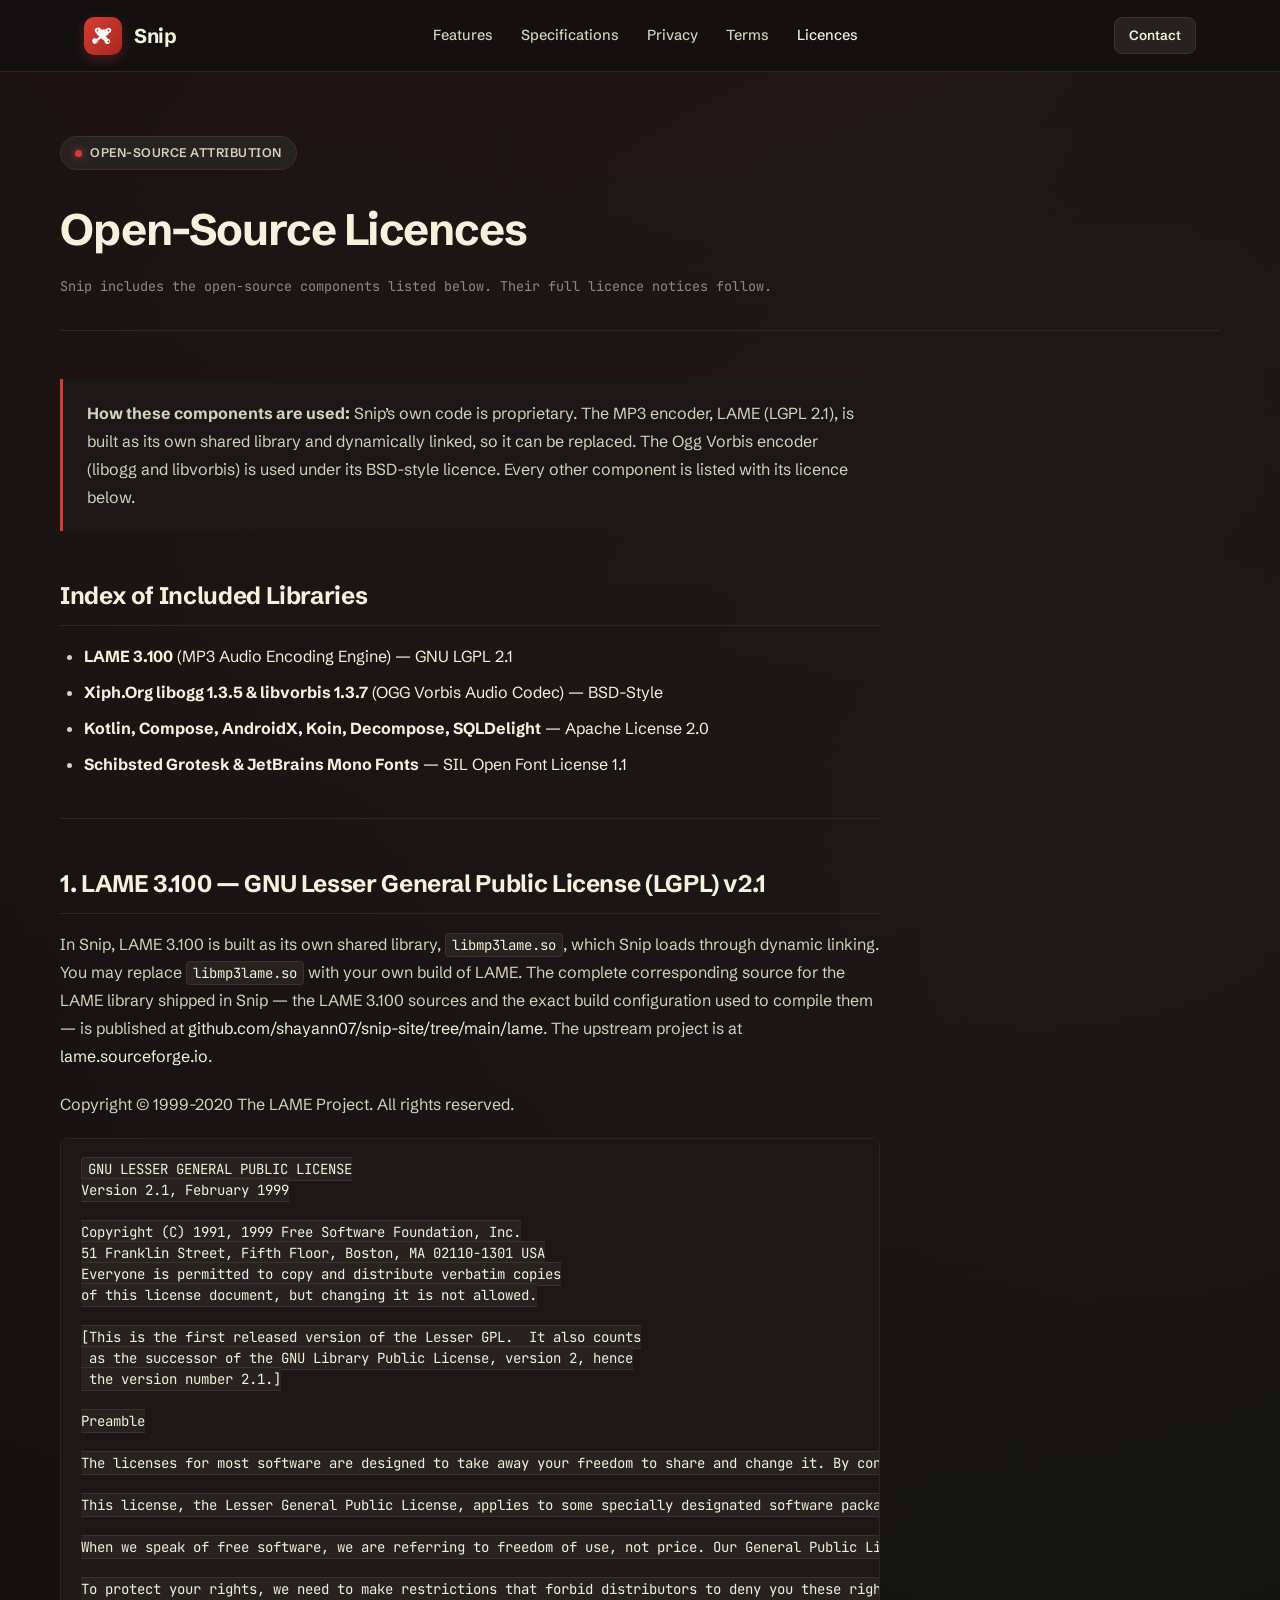
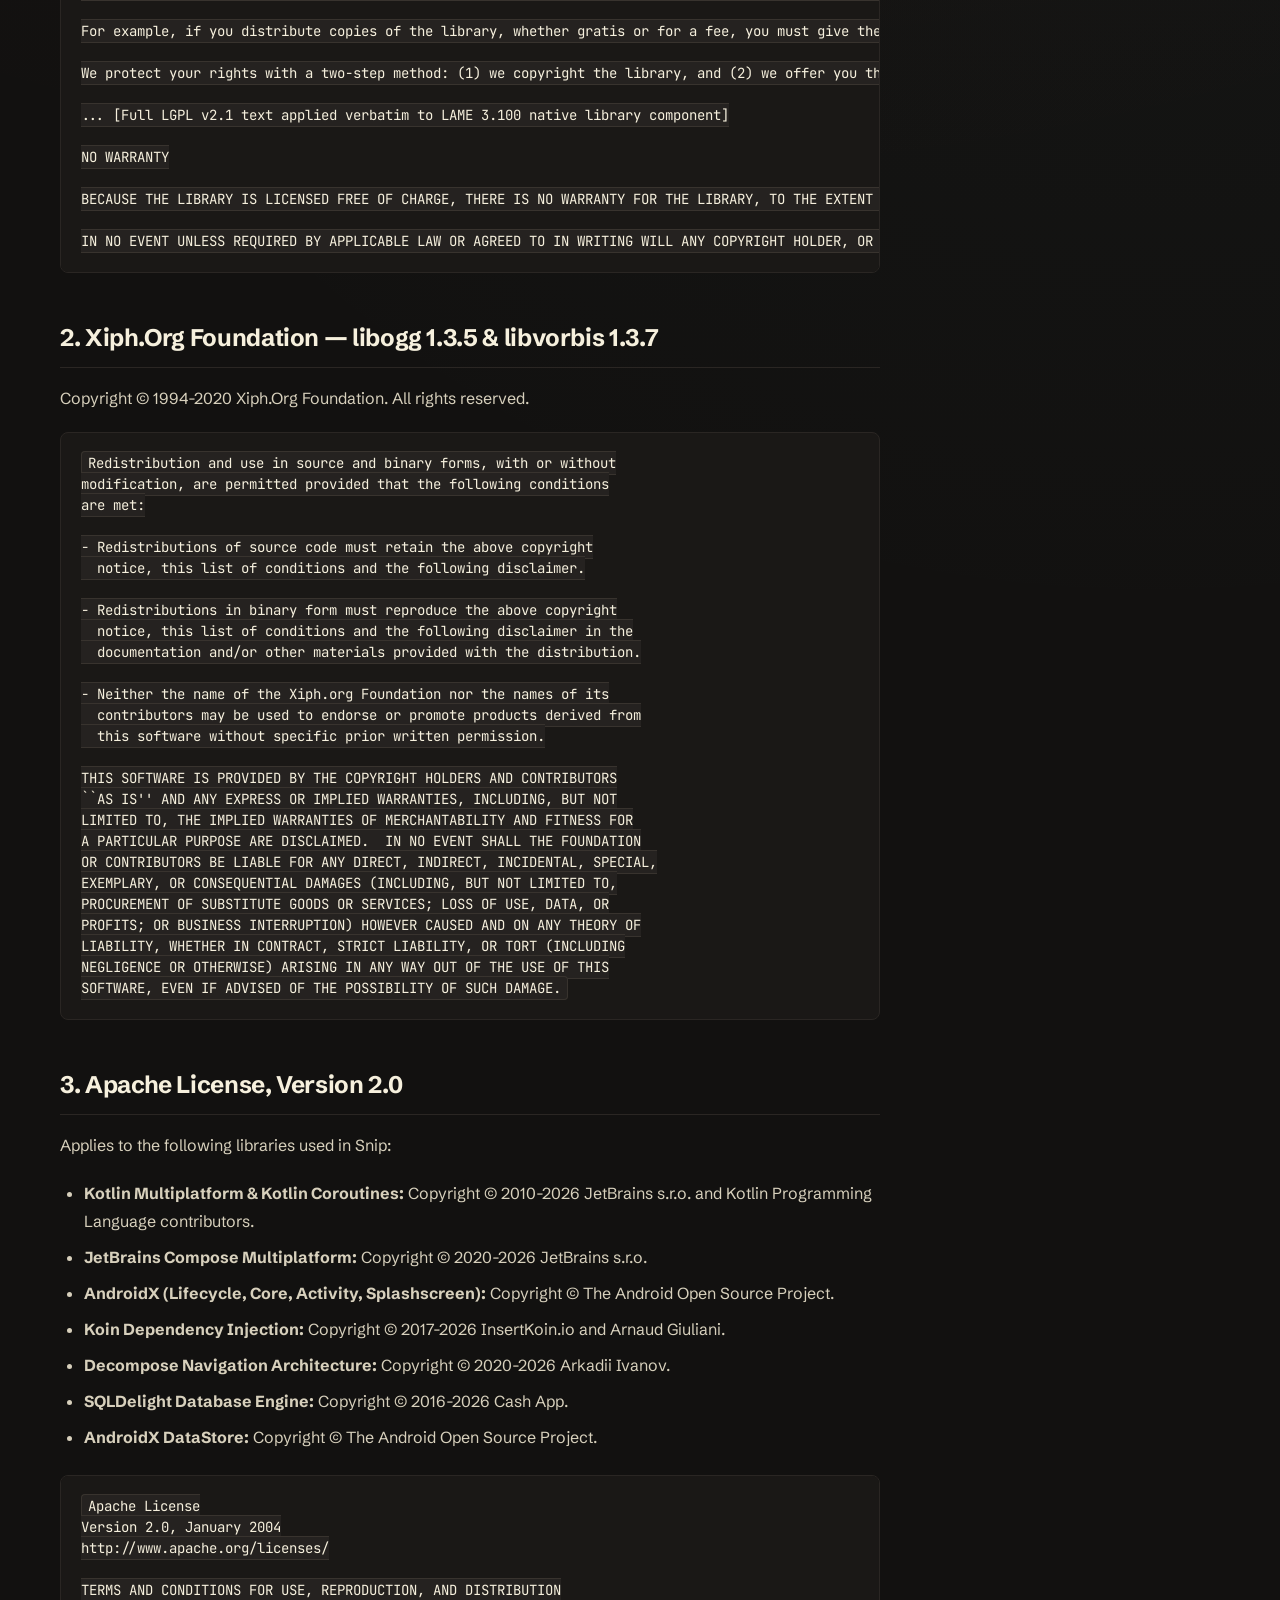
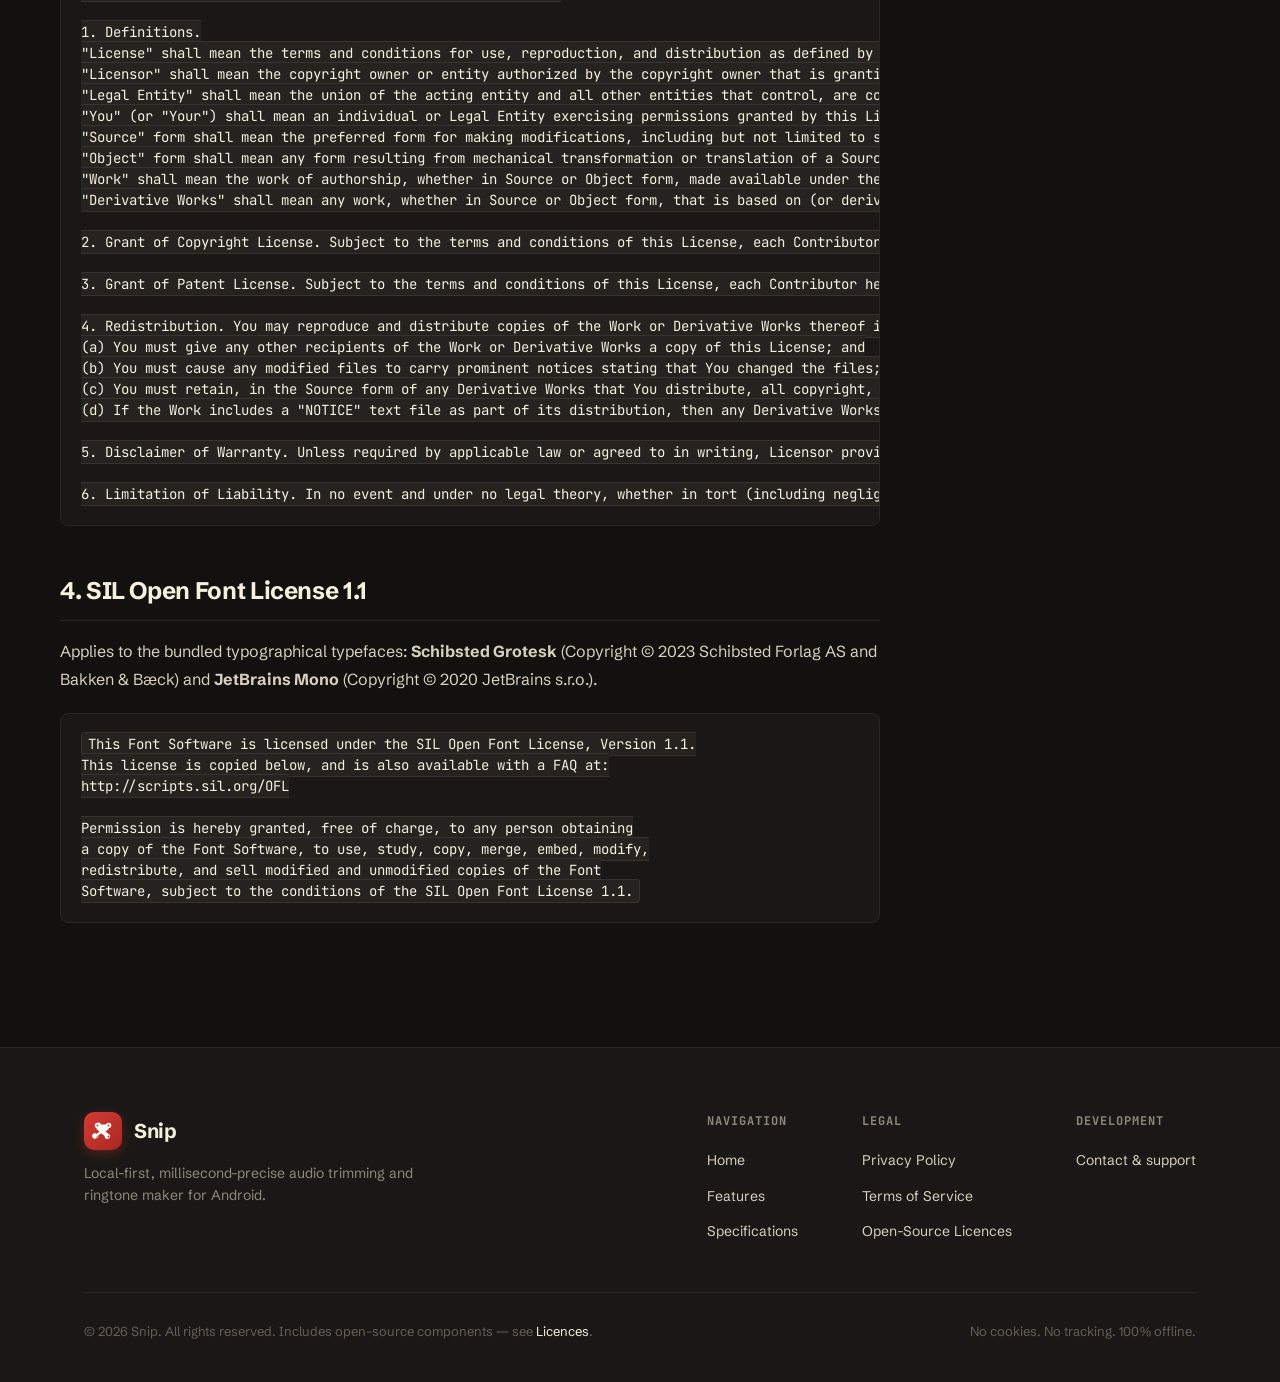
==== licenses.html @ 416686cb "Publish Snip website: landing page, privacy policy, terms, licences Co-Authored-By: Claude Opus 5 <n" ====
<!DOCTYPE html>
<html lang="en">
<head>
  <meta charset="UTF-8">
  <meta name="viewport" content="width=device-width, initial-scale=1.0">
  <title>Open-Source Licences — Snip: Ringtone & Audio Trimmer</title>
  <meta name="description" content="Open-Source Licences for Snip: Ringtone & Audio Trimmer, including LAME LGPL 2.1, Xiph libvorbis BSD, and Apache 2.0 components.">
  <link rel="stylesheet" href="style.css">
  <link rel="icon" type="image/png" href="assets/snip-01-icon-512.png">
</head>
<body>
  <header class="navbar">
    <div class="container">
      <a href="index.html" class="nav-brand">
        <div class="brand-badge">
          <svg viewBox="0 0 24 24"><path d="M6 3a3 3 0 0 0-3 3c0 1.3.8 2.4 2 2.8V10l3.3 2.5L5 15.2V15a3 3 0 1 0 1.2 2.4l3.8-2.9 3.8 2.9A3 3 0 1 0 18 15v.2l-3.3-2.7L18 10V8.8A3 3 0 0 0 21 6a3 3 0 0 0-3-3 3 3 0 0 0-2.8 2H9.8A3 3 0 0 0 6 3zm0 2a1 1 0 1 1 0 2 1 1 0 0 1 0-2zm12 0a1 1 0 1 1 0 2 1 1 0 0 1 0-2zm-12 12a1 1 0 1 1 0 2 1 1 0 0 1 0-2zm12 0a1 1 0 1 1 0 2 1 1 0 0 1 0-2z"/></svg>
        </div>
        <span>Snip</span>
      </a>
      <nav class="nav-links">
        <a href="index.html#features">Features</a>
        <a href="index.html#specs">Specifications</a>
        <a href="privacy.html">Privacy</a>
        <a href="terms.html">Terms</a>
        <a href="licenses.html" class="active">Licences</a>
      </nav>
      <div class="nav-actions">
        <a href="https://github.com/shayann07/snip-site/issues" class="btn btn-secondary btn-sm" target="_blank" rel="noopener">Contact</a>
      </div>
    </div>
  </header>

  <main class="container legal-page">
    <div class="legal-header">
      <div class="pill-tag"><span class="dot"></span> Open-Source Attribution</div>
      <h1>Open-Source Licences</h1>
      <div class="meta">Snip includes the open-source components listed below. Their full licence notices follow.</div>
    </div>

    <article class="legal-content">
      <div class="callout-box">
        <p><strong>How these components are used:</strong> Snip&rsquo;s own code is proprietary. The MP3 encoder, LAME (LGPL 2.1), is built as its own shared library and dynamically linked, so it can be replaced. The Ogg Vorbis encoder (libogg and libvorbis) is used under its BSD-style licence. Every other component is listed with its licence below.</p>
      </div>

      <h2>Index of Included Libraries</h2>
      <ul>
        <li><a href="#lame"><strong>LAME 3.100</strong> (MP3 Audio Encoding Engine) — GNU LGPL 2.1</a></li>
        <li><a href="#xiph"><strong>Xiph.Org libogg 1.3.5 & libvorbis 1.3.7</strong> (OGG Vorbis Audio Codec) — BSD-Style</a></li>
        <li><a href="#apache"><strong>Kotlin, Compose, AndroidX, Koin, Decompose, SQLDelight</strong> — Apache License 2.0</a></li>
        <li><a href="#ofl"><strong>Schibsted Grotesk & JetBrains Mono Fonts</strong> — SIL Open Font License 1.1</a></li>
      </ul>

      <hr style="border: 0; border-top: 1px solid var(--border-subtle); margin: 40px 0;">

      <h2 id="lame">1. LAME 3.100 — GNU Lesser General Public License (LGPL) v2.1</h2>
      <p>In Snip, LAME 3.100 is built as its own shared library, <code>libmp3lame.so</code>, which Snip loads through dynamic linking. You may replace <code>libmp3lame.so</code> with your own build of LAME. The complete corresponding source for the LAME library shipped in Snip &mdash; the LAME 3.100 sources and the exact build configuration used to compile them &mdash; is published at <a href="https://github.com/shayann07/snip-site/tree/main/lame" target="_blank" rel="noopener">github.com/shayann07/snip-site/tree/main/lame</a>. The upstream project is at <a href="https://lame.sourceforge.io/" target="_blank" rel="noopener">lame.sourceforge.io</a>.</p>
      <p>Copyright &copy; 1999-2020 The LAME Project. All rights reserved.</p>

      <pre><code>GNU LESSER GENERAL PUBLIC LICENSE
Version 2.1, February 1999

Copyright (C) 1991, 1999 Free Software Foundation, Inc.
51 Franklin Street, Fifth Floor, Boston, MA 02110-1301 USA
Everyone is permitted to copy and distribute verbatim copies
of this license document, but changing it is not allowed.

[This is the first released version of the Lesser GPL.  It also counts
 as the successor of the GNU Library Public License, version 2, hence
 the version number 2.1.]

Preamble

The licenses for most software are designed to take away your freedom to share and change it. By contrast, the GNU General Public Licenses are intended to guarantee your freedom to share and change free software--to make sure the software is free for all its users.

This license, the Lesser General Public License, applies to some specially designated software packages--typically libraries--of the Free Software Foundation and other authors who decide to use it. You can use it too, but we suggest you first think carefully about whether this license or the ordinary General Public License is the better strategy to use in any particular case, based on the explanations below.

When we speak of free software, we are referring to freedom of use, not price. Our General Public Licenses are designed to make sure that you have the freedom to distribute copies of free software (and charge for this service if you wish); that you receive source code or can get it if you want it; that you can change the software and use pieces of it in new free programs; and that you are informed that you can do these things.

To protect your rights, we need to make restrictions that forbid distributors to deny you these rights or to ask you to surrender these rights. These restrictions translate to certain responsibilities for you if you distribute copies of the library or if you modify it.

For example, if you distribute copies of the library, whether gratis or for a fee, you must give the recipients all the rights that we gave you. You must make sure that they, too, receive or can get the source code. If you link other code with the library, you must provide complete object files to the recipients, so that they can relink them with the library after making changes to the library and recompiling it. And you must show them these terms so they know their rights.

We protect your rights with a two-step method: (1) we copyright the library, and (2) we offer you this license, which gives you legal permission to copy, distribute and/or modify the library.

... [Full LGPL v2.1 text applied verbatim to LAME 3.100 native library component]

NO WARRANTY

BECAUSE THE LIBRARY IS LICENSED FREE OF CHARGE, THERE IS NO WARRANTY FOR THE LIBRARY, TO THE EXTENT PERMITTED BY APPLICABLE LAW. EXCEPT WHEN OTHERWISE STATED IN WRITING THE COPYRIGHT HOLDERS AND/OR OTHER PARTIES PROVIDE THE LIBRARY "AS IS" WITHOUT WARRANTY OF ANY KIND, EITHER EXPRESSED OR IMPLIED, INCLUDING, BUT NOT LIMITED TO, THE IMPLIED WARRANTIES OF MERCHANTABILITY AND FITNESS FOR A PARTICULAR PURPOSE. THE ENTIRE RISK AS TO THE QUALITY AND PERFORMANCE OF THE LIBRARY IS WITH YOU. SHOULD THE LIBRARY PROVE DEFECTIVE, YOU ASSUME THE COST OF ALL NECESSARY SERVICING, REPAIR OR CORRECTION.

IN NO EVENT UNLESS REQUIRED BY APPLICABLE LAW OR AGREED TO IN WRITING WILL ANY COPYRIGHT HOLDER, OR ANY OTHER PARTY WHO MAY MODIFY AND/OR REDISTRIBUTE THE LIBRARY AS PERMITTED ABOVE, BE LIABLE TO YOU FOR DAMAGES, INCLUDING ANY GENERAL, SPECIAL, INCIDENTAL OR CONSEQUENTIAL DAMAGES ARISING OUT OF THE USE OR INABILITY TO USE THE LIBRARY.</code></pre>

      <h2 id="xiph">2. Xiph.Org Foundation — libogg 1.3.5 & libvorbis 1.3.7</h2>
      <p>Copyright &copy; 1994-2020 Xiph.Org Foundation. All rights reserved.</p>

      <pre><code>Redistribution and use in source and binary forms, with or without
modification, are permitted provided that the following conditions
are met:

- Redistributions of source code must retain the above copyright
  notice, this list of conditions and the following disclaimer.

- Redistributions in binary form must reproduce the above copyright
  notice, this list of conditions and the following disclaimer in the
  documentation and/or other materials provided with the distribution.

- Neither the name of the Xiph.org Foundation nor the names of its
  contributors may be used to endorse or promote products derived from
  this software without specific prior written permission.

THIS SOFTWARE IS PROVIDED BY THE COPYRIGHT HOLDERS AND CONTRIBUTORS
``AS IS'' AND ANY EXPRESS OR IMPLIED WARRANTIES, INCLUDING, BUT NOT
LIMITED TO, THE IMPLIED WARRANTIES OF MERCHANTABILITY AND FITNESS FOR
A PARTICULAR PURPOSE ARE DISCLAIMED.  IN NO EVENT SHALL THE FOUNDATION
OR CONTRIBUTORS BE LIABLE FOR ANY DIRECT, INDIRECT, INCIDENTAL, SPECIAL,
EXEMPLARY, OR CONSEQUENTIAL DAMAGES (INCLUDING, BUT NOT LIMITED TO,
PROCUREMENT OF SUBSTITUTE GOODS OR SERVICES; LOSS OF USE, DATA, OR
PROFITS; OR BUSINESS INTERRUPTION) HOWEVER CAUSED AND ON ANY THEORY OF
LIABILITY, WHETHER IN CONTRACT, STRICT LIABILITY, OR TORT (INCLUDING
NEGLIGENCE OR OTHERWISE) ARISING IN ANY WAY OUT OF THE USE OF THIS
SOFTWARE, EVEN IF ADVISED OF THE POSSIBILITY OF SUCH DAMAGE.</code></pre>

      <h2 id="apache">3. Apache License, Version 2.0</h2>
      <p>Applies to the following libraries used in Snip:</p>
      <ul>
        <li><strong>Kotlin Multiplatform & Kotlin Coroutines:</strong> Copyright &copy; 2010-2026 JetBrains s.r.o. and Kotlin Programming Language contributors.</li>
        <li><strong>JetBrains Compose Multiplatform:</strong> Copyright &copy; 2020-2026 JetBrains s.r.o.</li>
        <li><strong>AndroidX (Lifecycle, Core, Activity, Splashscreen):</strong> Copyright &copy; The Android Open Source Project.</li>
        <li><strong>Koin Dependency Injection:</strong> Copyright &copy; 2017-2026 InsertKoin.io and Arnaud Giuliani.</li>
        <li><strong>Decompose Navigation Architecture:</strong> Copyright &copy; 2020-2026 Arkadii Ivanov.</li>
        <li><strong>SQLDelight Database Engine:</strong> Copyright &copy; 2016-2026 Cash App.</li>
        <li><strong>AndroidX DataStore:</strong> Copyright &copy; The Android Open Source Project.</li>
      </ul>

      <pre><code>Apache License
Version 2.0, January 2004
http://www.apache.org/licenses/

TERMS AND CONDITIONS FOR USE, REPRODUCTION, AND DISTRIBUTION

1. Definitions.
"License" shall mean the terms and conditions for use, reproduction, and distribution as defined by Sections 1 through 9 of this document.
"Licensor" shall mean the copyright owner or entity authorized by the copyright owner that is granting the License.
"Legal Entity" shall mean the union of the acting entity and all other entities that control, are controlled by, or are under common control with that entity.
"You" (or "Your") shall mean an individual or Legal Entity exercising permissions granted by this License.
"Source" form shall mean the preferred form for making modifications, including but not limited to software source code, documentation source, and configuration files.
"Object" form shall mean any form resulting from mechanical transformation or translation of a Source form, including but not limited to compiled object code, generated documentation, and conversions to other media types.
"Work" shall mean the work of authorship, whether in Source or Object form, made available under the License, as indicated by a copyright notice that is included in or attached to the work.
"Derivative Works" shall mean any work, whether in Source or Object form, that is based on (or derived from) the Work and for which the editorial revisions, annotations, elaborations, or other modifications represent, as a whole, an original work of authorship.

2. Grant of Copyright License. Subject to the terms and conditions of this License, each Contributor hereby grants to You a perpetual, worldwide, non-exclusive, no-charge, royalty-free, irrevocable copyright license to reproduce, prepare Derivative Works of, publicly display, publicly perform, sublicense, and distribute the Work and such Derivative Works in Source or Object form.

3. Grant of Patent License. Subject to the terms and conditions of this License, each Contributor hereby grants to You a perpetual, worldwide, non-exclusive, no-charge, royalty-free, irrevocable (except as stated in this section) patent license to make, have made, use, offer to sell, sell, import, and otherwise transfer the Work.

4. Redistribution. You may reproduce and distribute copies of the Work or Derivative Works thereof in any medium, with or without modifications, and in Source or Object form, provided that You meet the following conditions:
(a) You must give any other recipients of the Work or Derivative Works a copy of this License; and
(b) You must cause any modified files to carry prominent notices stating that You changed the files; and
(c) You must retain, in the Source form of any Derivative Works that You distribute, all copyright, patent, trademark, and attribution notices from the Source form of the Work; and
(d) If the Work includes a "NOTICE" text file as part of its distribution, then any Derivative Works that You distribute must include a readable copy of the attribution notices contained within such NOTICE file.

5. Disclaimer of Warranty. Unless required by applicable law or agreed to in writing, Licensor provides the Work (and each Contributor provides its Contributions) on an "AS IS" BASIS, WITHOUT WARRANTIES OR CONDITIONS OF ANY KIND, either express or implied.

6. Limitation of Liability. In no event and under no legal theory, whether in tort (including negligence), contract, or otherwise, unless required by applicable law (such as deliberate and grossly negligent acts) or agreed to in writing, shall any Contributor be liable to You for damages.</code></pre>

      <h2 id="ofl">4. SIL Open Font License 1.1</h2>
      <p>Applies to the bundled typographical typefaces: <strong>Schibsted Grotesk</strong> (Copyright &copy; 2023 Schibsted Forlag AS and Bakken &amp; B&aelig;ck) and <strong>JetBrains Mono</strong> (Copyright &copy; 2020 JetBrains s.r.o.).</p>
      <pre><code>This Font Software is licensed under the SIL Open Font License, Version 1.1.
This license is copied below, and is also available with a FAQ at:
http://scripts.sil.org/OFL

Permission is hereby granted, free of charge, to any person obtaining
a copy of the Font Software, to use, study, copy, merge, embed, modify,
redistribute, and sell modified and unmodified copies of the Font
Software, subject to the conditions of the SIL Open Font License 1.1.</code></pre>
    </article>
  </main>

  <footer class="footer">
    <div class="container">
      <div class="footer-top">
        <div class="footer-brand">
          <div class="nav-brand">
            <div class="brand-badge">
              <svg viewBox="0 0 24 24"><path d="M6 3a3 3 0 0 0-3 3c0 1.3.8 2.4 2 2.8V10l3.3 2.5L5 15.2V15a3 3 0 1 0 1.2 2.4l3.8-2.9 3.8 2.9A3 3 0 1 0 18 15v.2l-3.3-2.7L18 10V8.8A3 3 0 0 0 21 6a3 3 0 0 0-3-3 3 3 0 0 0-2.8 2H9.8A3 3 0 0 0 6 3zm0 2a1 1 0 1 1 0 2 1 1 0 0 1 0-2zm12 0a1 1 0 1 1 0 2 1 1 0 0 1 0-2zm-12 12a1 1 0 1 1 0 2 1 1 0 0 1 0-2zm12 0a1 1 0 1 1 0 2 1 1 0 0 1 0-2z"/></svg>
            </div>
            <span>Snip</span>
          </div>
          <p>Local-first, millisecond-precise audio trimming and ringtone maker for Android.</p>
        </div>
        <div class="footer-nav">
          <div class="footer-col">
            <h5>Navigation</h5>
            <ul>
              <li><a href="index.html">Home</a></li>
              <li><a href="index.html#features">Features</a></li>
              <li><a href="index.html#specs">Specifications</a></li>
            </ul>
          </div>
          <div class="footer-col">
            <h5>Legal</h5>
            <ul>
              <li><a href="privacy.html">Privacy Policy</a></li>
              <li><a href="terms.html">Terms of Service</a></li>
              <li><a href="licenses.html">Open-Source Licences</a></li>
            </ul>
          </div>
          <div class="footer-col">
            <h5>Development</h5>
            <ul>
              <li><a href="https://github.com/shayann07/snip-site/issues" target="_blank" rel="noopener">Contact &amp; support</a></li>
            </ul>
          </div>
        </div>
      </div>
      <div class="footer-bottom">
        <div>&copy; 2026 Snip. All rights reserved. Includes open-source components &mdash; see <a href="licenses.html">Licences</a>.</div>
        <div>No cookies. No tracking. 100% offline.</div>
      </div>
    </div>
  </footer>
</body>
</html>
---- style.css ----
@import url('https://fonts.googleapis.com/css2?family=JetBrains+Mono:wght@400;500;600&family=Schibsted+Grotesk:ital,wght@0,400;0,500;0,600;0,700;1,400&display=swap');

:root {
  --bg-darkest: #121110;
  --bg-dark: #1A1816;
  --bg-surface: #252220;
  --bg-surface-elevated: #2C2825;
  --border-subtle: #2A2623;
  --border-medium: #38332E;
  --border-highlight: #524B44;
  --ink-primary: #F6F0DD;
  --ink-secondary: #D7D0BC;
  --ink-tertiary: #8F8979;
  --ink-muted: #666054;
  --action: #D63B34;
  --action-hover: #E05048;
  --action-glow: rgba(214, 59, 52, 0.28);
  --action-subtle: rgba(214, 59, 52, 0.12);
  --accent-sky: #68B0AB;
  --accent-sky-glow: rgba(104, 176, 171, 0.2);
  --font-main: 'Schibsted Grotesk', -apple-system, BlinkMacSystemFont, 'Segoe UI', Roboto, sans-serif;
  --font-mono: 'JetBrains Mono', monospace;
  --radius-sm: 8px;
  --radius-md: 14px;
  --radius-lg: 20px;
  --radius-xl: 28px;
  --container-max: 1160px;
  --transition-fast: 0.15s ease;
  --transition-normal: 0.25s cubic-bezier(0.16, 1, 0.3, 1);
}

*, *::before, *::after {
  box-sizing: border-box;
  margin: 0;
  padding: 0;
}

html {
  font-family: var(--font-main);
  background-color: var(--bg-darkest);
  color: var(--ink-primary);
  scroll-behavior: smooth;
  -webkit-font-smoothing: antialiased;
  -moz-osx-font-smoothing: grayscale;
}

body {
  min-height: 100vh;
  display: flex;
  flex-direction: column;
  line-height: 1.6;
  overflow-x: hidden;
  background: radial-gradient(circle at 50% -10%, rgba(214, 59, 52, 0.08) 0%, transparent 45%),
              radial-gradient(circle at 90% 20%, rgba(104, 176, 171, 0.04) 0%, transparent 35%),
              var(--bg-darkest);
}

a {
  color: var(--ink-primary);
  text-decoration: none;
  transition: color var(--transition-fast);
}

a:hover {
  color: var(--action);
}

.container {
  width: 100%;
  max-width: var(--container-max);
  margin: 0 auto;
  padding: 0 24px;
}

/* NAVBAR */
.navbar {
  position: sticky;
  top: 0;
  z-index: 100;
  background: rgba(18, 17, 16, 0.82);
  backdrop-filter: blur(16px);
  -webkit-backdrop-filter: blur(16px);
  border-bottom: 1px solid var(--border-subtle);
  height: 72px;
  display: flex;
  align-items: center;
}

.navbar .container {
  display: flex;
  align-items: center;
  justify-content: space-between;
}

.nav-brand {
  display: flex;
  align-items: center;
  gap: 12px;
  font-weight: 700;
  font-size: 20px;
  letter-spacing: -0.02em;
  color: var(--ink-primary);
}

.nav-brand .brand-badge {
  display: inline-flex;
  align-items: center;
  justify-content: center;
  width: 38px;
  height: 38px;
  background: linear-gradient(135deg, var(--action) 0%, #A82822 100%);
  border-radius: 10px;
  box-shadow: 0 4px 12px var(--action-glow);
}

.nav-brand .brand-badge svg {
  width: 22px;
  height: 22px;
  fill: #FFFFFF;
}

.nav-links {
  display: flex;
  align-items: center;
  gap: 28px;
  list-style: none;
}

.nav-links a {
  font-size: 14.5px;
  font-weight: 500;
  color: var(--ink-secondary);
}

.nav-links a:hover, .nav-links a.active {
  color: var(--ink-primary);
}

.nav-actions {
  display: flex;
  align-items: center;
  gap: 16px;
}

/* BUTTONS */
.btn {
  display: inline-flex;
  align-items: center;
  justify-content: center;
  gap: 8px;
  padding: 10px 20px;
  border-radius: var(--radius-sm);
  font-size: 14.5px;
  font-weight: 600;
  cursor: pointer;
  transition: all var(--transition-normal);
  border: 1px solid transparent;
  text-decoration: none;
}

.btn-primary {
  background: var(--action);
  color: #FFFFFF;
  box-shadow: 0 4px 16px var(--action-glow);
}

.btn-primary:hover {
  background: var(--action-hover);
  color: #FFFFFF;
  transform: translateY(-1px);
  box-shadow: 0 6px 20px rgba(214, 59, 52, 0.4);
}

.btn-secondary {
  background: var(--bg-surface);
  color: var(--ink-primary);
  border-color: var(--border-medium);
}

.btn-secondary:hover {
  background: var(--bg-surface-elevated);
  border-color: var(--border-highlight);
  color: var(--ink-primary);
  transform: translateY(-1px);
}

.btn-sm {
  padding: 7px 14px;
  font-size: 13.5px;
}

.btn-lg {
  padding: 14px 28px;
  font-size: 16px;
  border-radius: var(--radius-md);
}

/* HERO SECTION */
.hero {
  padding: 96px 0 80px;
  text-align: center;
  position: relative;
}

.pill-tag {
  display: inline-flex;
  align-items: center;
  gap: 8px;
  padding: 6px 14px;
  border-radius: 9999px;
  background: var(--bg-surface);
  border: 1px solid var(--border-medium);
  font-size: 12.5px;
  font-weight: 600;
  letter-spacing: 0.04em;
  text-transform: uppercase;
  color: var(--ink-secondary);
  margin-bottom: 24px;
}

.pill-tag .dot {
  width: 7px;
  height: 7px;
  border-radius: 50%;
  background: var(--action);
  box-shadow: 0 0 8px var(--action);
}

.hero-title {
  font-size: clamp(38px, 6vw, 68px);
  font-weight: 700;
  line-height: 1.08;
  letter-spacing: -0.035em;
  color: var(--ink-primary);
  max-width: 820px;
  margin: 0 auto 20px;
}

.hero-title .highlight {
  background: linear-gradient(135deg, var(--action) 20%, #F57A73 100%);
  -webkit-background-clip: text;
  -webkit-text-fill-color: transparent;
}

.hero-subtitle {
  font-size: clamp(17px, 2.2vw, 20px);
  color: var(--ink-secondary);
  max-width: 660px;
  margin: 0 auto 36px;
  line-height: 1.55;
}

.hero-cta-group {
  display: flex;
  align-items: center;
  justify-content: center;
  gap: 16px;
  margin-bottom: 56px;
  flex-wrap: wrap;
}

.hero-trust {
  display: flex;
  align-items: center;
  justify-content: center;
  gap: 24px;
  font-size: 13.5px;
  color: var(--ink-tertiary);
  font-family: var(--font-mono);
  margin-bottom: 64px;
}

.hero-trust span {
  display: inline-flex;
  align-items: center;
  gap: 6px;
}

.hero-trust svg {
  width: 16px;
  height: 16px;
  color: var(--accent-sky);
}

.hero-showcase {
  position: relative;
  max-width: 900px;
  margin: 0 auto;
}

.hero-feature-graphic {
  width: 100%;
  height: auto;
  border-radius: var(--radius-lg);
  border: 1px solid var(--border-medium);
  box-shadow: 0 24px 64px rgba(0, 0, 0, 0.6), 0 0 0 1px rgba(255, 255, 255, 0.04);
  display: block;
}

/* SECTION COMMON */
.section {
  padding: 96px 0;
  position: relative;
}

.section-header {
  text-align: center;
  max-width: 640px;
  margin: 0 auto 56px;
}

.section-eyebrow {
  font-family: var(--font-mono);
  font-size: 12.5px;
  font-weight: 600;
  letter-spacing: 0.12em;
  text-transform: uppercase;
  color: var(--action);
  margin-bottom: 12px;
}

.section-title {
  font-size: clamp(28px, 3.8vw, 40px);
  font-weight: 700;
  line-height: 1.18;
  letter-spacing: -0.025em;
  color: var(--ink-primary);
  margin-bottom: 16px;
}

.section-description {
  font-size: 16.5px;
  color: var(--ink-secondary);
  line-height: 1.6;
}

/* FEATURES GRID */
.features-grid {
  display: grid;
  grid-template-columns: repeat(auto-fit, minmax(260px, 1fr));
  gap: 24px;
}

.feature-card {
  background: var(--bg-dark);
  border: 1px solid var(--border-subtle);
  border-radius: var(--radius-lg);
  padding: 32px 28px;
  transition: all var(--transition-normal);
  display: flex;
  flex-direction: column;
}

.feature-card:hover {
  transform: translateY(-4px);
  border-color: var(--border-highlight);
  box-shadow: 0 16px 36px rgba(0, 0, 0, 0.4);
}

.feature-icon-wrapper {
  width: 52px;
  height: 52px;
  border-radius: 14px;
  background: var(--bg-surface);
  border: 1px solid var(--border-medium);
  display: flex;
  align-items: center;
  justify-content: center;
  margin-bottom: 22px;
  color: var(--action);
}

.feature-card h3 {
  font-size: 19px;
  font-weight: 700;
  letter-spacing: -0.015em;
  color: var(--ink-primary);
  margin-bottom: 12px;
}

.feature-card p {
  font-size: 14.5px;
  color: var(--ink-secondary);
  line-height: 1.6;
  flex-grow: 1;
}

.feature-tag {
  display: inline-block;
  margin-top: 20px;
  font-family: var(--font-mono);
  font-size: 11.5px;
  color: var(--ink-tertiary);
  background: var(--bg-surface);
  padding: 4px 10px;
  border-radius: 6px;
  width: fit-content;
}

/* SCREENSHOT SHOWCASE */
.gallery-grid {
  display: grid;
  grid-template-columns: repeat(4, 1fr);
  gap: 20px;
}

.gallery-card {
  background: var(--bg-dark);
  border: 1px solid var(--border-subtle);
  border-radius: var(--radius-lg);
  overflow: hidden;
  transition: all var(--transition-normal);
  display: flex;
  flex-direction: column;
}

.gallery-card:hover {
  transform: translateY(-4px);
  border-color: var(--border-highlight);
}

.gallery-img-wrap {
  width: 100%;
  aspect-ratio: 9 / 16;
  overflow: hidden;
  background: var(--bg-surface);
  position: relative;
}

.gallery-img-wrap img {
  width: 100%;
  height: 100%;
  object-fit: cover;
  transition: transform var(--transition-normal);
}

.gallery-card:hover .gallery-img-wrap img {
  transform: scale(1.02);
}

.gallery-caption {
  padding: 20px;
  background: var(--bg-dark);
}

.gallery-caption .eyebrow {
  font-family: var(--font-mono);
  font-size: 11.5px;
  color: var(--action);
  text-transform: uppercase;
  letter-spacing: 0.08em;
  margin-bottom: 6px;
}

.gallery-caption h4 {
  font-size: 16px;
  font-weight: 700;
  color: var(--ink-primary);
  margin-bottom: 6px;
  line-height: 1.3;
}

.gallery-caption p {
  font-size: 13px;
  color: var(--ink-tertiary);
  line-height: 1.5;
}

/* SPECS & FORMAT MATRIX */
.specs-table-wrapper {
  background: var(--bg-dark);
  border: 1px solid var(--border-subtle);
  border-radius: var(--radius-lg);
  overflow: hidden;
  box-shadow: 0 12px 32px rgba(0, 0, 0, 0.3);
}

.specs-table {
  width: 100%;
  border-collapse: collapse;
  text-align: left;
}

.specs-table th, .specs-table td {
  padding: 16px 24px;
  border-bottom: 1px solid var(--border-subtle);
  font-size: 14.5px;
}

.specs-table th {
  background: var(--bg-surface);
  color: var(--ink-tertiary);
  font-family: var(--font-mono);
  font-weight: 500;
  font-size: 12.5px;
  text-transform: uppercase;
  letter-spacing: 0.06em;
}

.specs-table tr:last-child td {
  border-bottom: none;
}

.specs-table td strong {
  color: var(--ink-primary);
  font-weight: 600;
}

.specs-table td.mono {
  font-family: var(--font-mono);
  font-size: 13.5px;
  color: var(--ink-secondary);
}

.status-badge {
  display: inline-flex;
  align-items: center;
  gap: 6px;
  font-family: var(--font-mono);
  font-size: 12px;
  font-weight: 600;
  padding: 3px 8px;
  border-radius: 4px;
  background: rgba(104, 176, 171, 0.14);
  color: var(--accent-sky);
}

/* PRIVACY CALLOUT */
.privacy-banner {
  background: linear-gradient(135deg, rgba(214, 59, 52, 0.08) 0%, rgba(18, 17, 16, 0.6) 100%),
              var(--bg-dark);
  border: 1px solid var(--border-highlight);
  border-radius: var(--radius-xl);
  padding: 56px 48px;
  display: grid;
  grid-template-columns: 1.2fr 0.8fr;
  gap: 40px;
  align-items: center;
}

.privacy-content h3 {
  font-size: 32px;
  font-weight: 700;
  letter-spacing: -0.02em;
  color: var(--ink-primary);
  margin-bottom: 16px;
}

.privacy-content p {
  font-size: 16px;
  color: var(--ink-secondary);
  line-height: 1.6;
  margin-bottom: 24px;
}

.privacy-points {
  list-style: none;
  display: flex;
  flex-direction: column;
  gap: 14px;
}

.privacy-points li {
  display: flex;
  align-items: center;
  gap: 12px;
  font-size: 15px;
  color: var(--ink-primary);
}

.privacy-points svg {
  color: var(--accent-sky);
  flex-shrink: 0;
}

/* LEGAL PAGES ARTICLE STYLING */
.legal-page {
  padding: 64px 0 96px;
}

.legal-header {
  border-bottom: 1px solid var(--border-subtle);
  padding-bottom: 32px;
  margin-bottom: 48px;
}

.legal-header h1 {
  font-size: clamp(32px, 4vw, 44px);
  font-weight: 700;
  letter-spacing: -0.025em;
  color: var(--ink-primary);
  margin-bottom: 12px;
}

.legal-header .meta {
  font-family: var(--font-mono);
  font-size: 13.5px;
  color: var(--ink-tertiary);
}

.legal-content {
  max-width: 820px;
  color: var(--ink-secondary);
  font-size: 16px;
  line-height: 1.75;
}

.legal-content h2 {
  font-size: 24px;
  font-weight: 700;
  color: var(--ink-primary);
  margin: 44px 0 16px;
  letter-spacing: -0.015em;
  border-bottom: 1px solid var(--border-subtle);
  padding-bottom: 8px;
}

.legal-content h3 {
  font-size: 18px;
  font-weight: 600;
  color: var(--ink-primary);
  margin: 28px 0 12px;
}

.legal-content p {
  margin-bottom: 20px;
}

.legal-content ul, .legal-content ol {
  margin: 0 0 24px 24px;
}

.legal-content li {
  margin-bottom: 8px;
}

.legal-content code {
  font-family: var(--font-mono);
  font-size: 14px;
  background: var(--bg-surface);
  color: var(--ink-primary);
  padding: 2px 6px;
  border-radius: 4px;
  border: 1px solid var(--border-medium);
}

.legal-content pre {
  background: var(--bg-dark);
  border: 1px solid var(--border-subtle);
  border-radius: var(--radius-sm);
  padding: 20px;
  overflow-x: auto;
  font-family: var(--font-mono);
  font-size: 13px;
  line-height: 1.5;
  color: var(--ink-secondary);
  margin: 20px 0 28px;
}

.callout-box {
  background: var(--bg-dark);
  border-left: 3px solid var(--action);
  padding: 20px 24px;
  border-radius: 0 var(--radius-sm) var(--radius-sm) 0;
  margin: 24px 0;
}

.callout-box p:last-child {
  margin-bottom: 0;
}

/* FOOTER */
.footer {
  margin-top: auto;
  background: var(--bg-dark);
  border-top: 1px solid var(--border-subtle);
  padding: 64px 0 40px;
}

.footer-top {
  display: flex;
  justify-content: space-between;
  align-items: flex-start;
  gap: 40px;
  margin-bottom: 48px;
  flex-wrap: wrap;
}

.footer-brand {
  max-width: 340px;
}

.footer-brand p {
  font-size: 14px;
  color: var(--ink-tertiary);
  margin-top: 12px;
  line-height: 1.6;
}

.footer-nav {
  display: flex;
  gap: 64px;
  flex-wrap: wrap;
}

.footer-col h5 {
  font-family: var(--font-mono);
  font-size: 12px;
  text-transform: uppercase;
  letter-spacing: 0.08em;
  color: var(--ink-tertiary);
  margin-bottom: 16px;
}

.footer-col ul {
  list-style: none;
  display: flex;
  flex-direction: column;
  gap: 10px;
}

.footer-col a {
  font-size: 14px;
  color: var(--ink-secondary);
}

.footer-col a:hover {
  color: var(--ink-primary);
}

.footer-bottom {
  display: flex;
  justify-content: space-between;
  align-items: center;
  border-top: 1px solid var(--border-subtle);
  padding-top: 28px;
  font-size: 13px;
  color: var(--ink-muted);
  flex-wrap: wrap;
  gap: 16px;
}

/* RESPONSIVE */
@media (max-width: 960px) {
  .gallery-grid {
    grid-template-columns: repeat(2, 1fr);
  }
  .privacy-banner {
    grid-template-columns: 1fr;
    padding: 36px 28px;
  }
}

@media (max-width: 640px) {
  .nav-links {
    display: none;
  }
  .gallery-grid {
    grid-template-columns: 1fr;
  }
  .hero-trust {
    flex-direction: column;
    gap: 10px;
  }
  .footer-top {
    flex-direction: column;
  }
  .footer-nav {
    gap: 36px;
  }
}
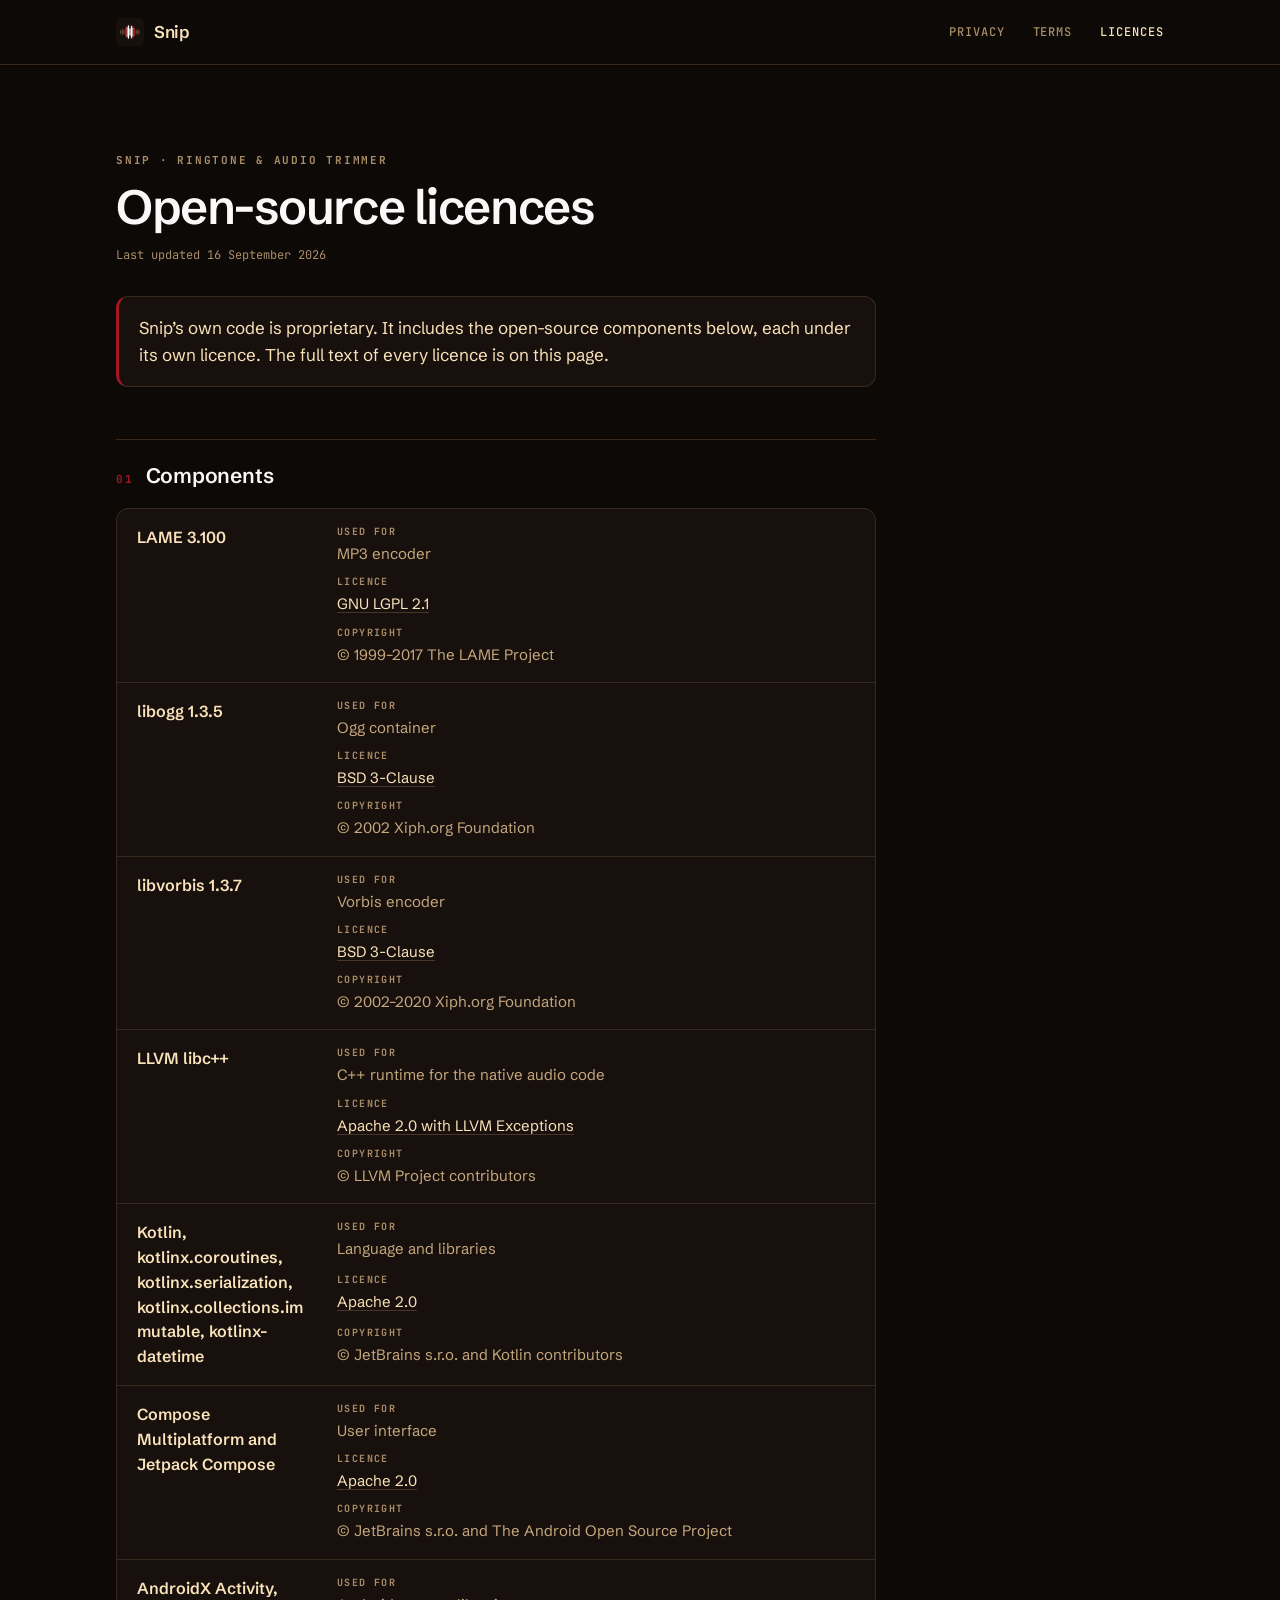
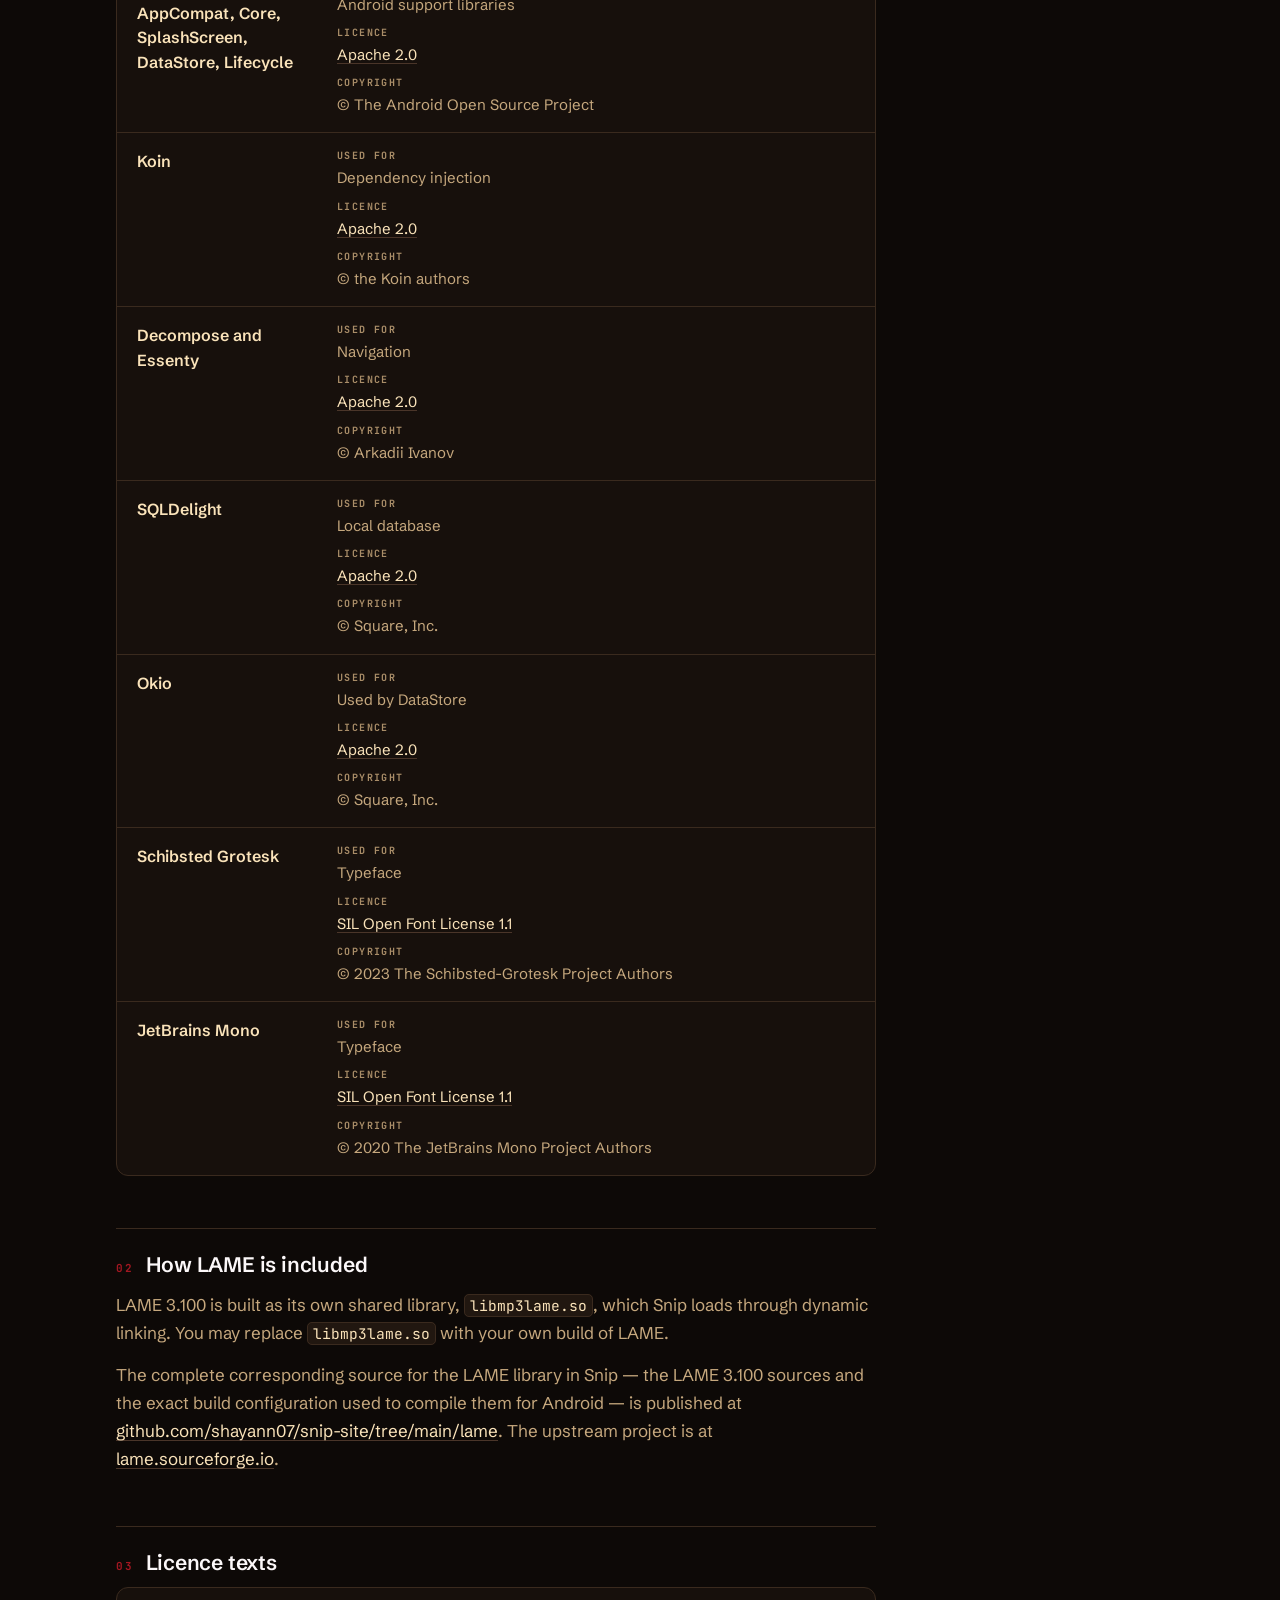
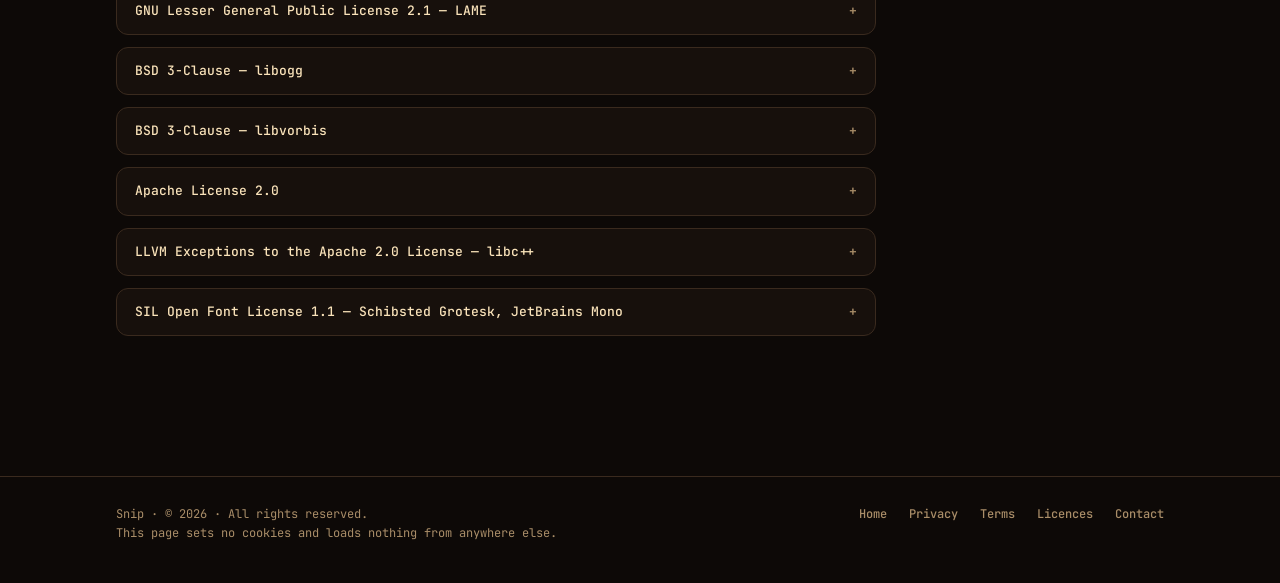
==== commit 47cc8299: "Rebuild the site by hand in Snip's design language - Home page is a working copy of the editor: drag" ====
--- a/licenses.html
+++ b/licenses.html
@@ -1,222 +1,1004 @@
-<!DOCTYPE html>
+<!doctype html>
 <html lang="en">
 <head>
-  <meta charset="UTF-8">
-  <meta name="viewport" content="width=device-width, initial-scale=1.0">
-  <title>Open-Source Licences — Snip: Ringtone & Audio Trimmer</title>
-  <meta name="description" content="Open-Source Licences for Snip: Ringtone & Audio Trimmer, including LAME LGPL 2.1, Xiph libvorbis BSD, and Apache 2.0 components.">
-  <link rel="stylesheet" href="style.css">
-  <link rel="icon" type="image/png" href="assets/snip-01-icon-512.png">
+<meta charset="utf-8">
+<meta name="viewport" content="width=device-width, initial-scale=1">
+<meta http-equiv="Content-Security-Policy" content="default-src 'self'; img-src 'self'; style-src 'self'; script-src 'none'; font-src 'self'; connect-src 'none'; base-uri 'none'; form-action 'none'">
+<meta name="referrer" content="no-referrer">
+<title>Open-source licences — Snip</title>
+<meta name="description" content="The open-source components in Snip and their full licence texts.">
+<meta name="theme-color" content="#0D0907">
+<link rel="icon" href="assets/icon.svg" type="image/svg+xml">
+<link rel="preload" href="assets/fonts/schibsted-grotesk-latin.woff2" as="font" type="font/woff2" crossorigin>
+<link rel="stylesheet" href="assets/site.css">
 </head>
 <body>
-  <header class="navbar">
-    <div class="container">
-      <a href="index.html" class="nav-brand">
-        <div class="brand-badge">
-          <svg viewBox="0 0 24 24"><path d="M6 3a3 3 0 0 0-3 3c0 1.3.8 2.4 2 2.8V10l3.3 2.5L5 15.2V15a3 3 0 1 0 1.2 2.4l3.8-2.9 3.8 2.9A3 3 0 1 0 18 15v.2l-3.3-2.7L18 10V8.8A3 3 0 0 0 21 6a3 3 0 0 0-3-3 3 3 0 0 0-2.8 2H9.8A3 3 0 0 0 6 3zm0 2a1 1 0 1 1 0 2 1 1 0 0 1 0-2zm12 0a1 1 0 1 1 0 2 1 1 0 0 1 0-2zm-12 12a1 1 0 1 1 0 2 1 1 0 0 1 0-2zm12 0a1 1 0 1 1 0 2 1 1 0 0 1 0-2z"/></svg>
-        </div>
-        <span>Snip</span>
-      </a>
-      <nav class="nav-links">
-        <a href="index.html#features">Features</a>
-        <a href="index.html#specs">Specifications</a>
-        <a href="privacy.html">Privacy</a>
-        <a href="terms.html">Terms</a>
-        <a href="licenses.html" class="active">Licences</a>
-      </nav>
-      <div class="nav-actions">
-        <a href="https://github.com/shayann07/snip-site/issues" class="btn btn-secondary btn-sm" target="_blank" rel="noopener">Contact</a>
-      </div>
-    </div>
-  </header>
-
-  <main class="container legal-page">
-    <div class="legal-header">
-      <div class="pill-tag"><span class="dot"></span> Open-Source Attribution</div>
-      <h1>Open-Source Licences</h1>
-      <div class="meta">Snip includes the open-source components listed below. Their full licence notices follow.</div>
-    </div>
-
-    <article class="legal-content">
-      <div class="callout-box">
-        <p><strong>How these components are used:</strong> Snip&rsquo;s own code is proprietary. The MP3 encoder, LAME (LGPL 2.1), is built as its own shared library and dynamically linked, so it can be replaced. The Ogg Vorbis encoder (libogg and libvorbis) is used under its BSD-style licence. Every other component is listed with its licence below.</p>
-      </div>
-
-      <h2>Index of Included Libraries</h2>
-      <ul>
-        <li><a href="#lame"><strong>LAME 3.100</strong> (MP3 Audio Encoding Engine) — GNU LGPL 2.1</a></li>
-        <li><a href="#xiph"><strong>Xiph.Org libogg 1.3.5 & libvorbis 1.3.7</strong> (OGG Vorbis Audio Codec) — BSD-Style</a></li>
-        <li><a href="#apache"><strong>Kotlin, Compose, AndroidX, Koin, Decompose, SQLDelight</strong> — Apache License 2.0</a></li>
-        <li><a href="#ofl"><strong>Schibsted Grotesk & JetBrains Mono Fonts</strong> — SIL Open Font License 1.1</a></li>
-      </ul>
-
-      <hr style="border: 0; border-top: 1px solid var(--border-subtle); margin: 40px 0;">
-
-      <h2 id="lame">1. LAME 3.100 — GNU Lesser General Public License (LGPL) v2.1</h2>
-      <p>In Snip, LAME 3.100 is built as its own shared library, <code>libmp3lame.so</code>, which Snip loads through dynamic linking. You may replace <code>libmp3lame.so</code> with your own build of LAME. The complete corresponding source for the LAME library shipped in Snip &mdash; the LAME 3.100 sources and the exact build configuration used to compile them &mdash; is published at <a href="https://github.com/shayann07/snip-site/tree/main/lame" target="_blank" rel="noopener">github.com/shayann07/snip-site/tree/main/lame</a>. The upstream project is at <a href="https://lame.sourceforge.io/" target="_blank" rel="noopener">lame.sourceforge.io</a>.</p>
-      <p>Copyright &copy; 1999-2020 The LAME Project. All rights reserved.</p>
-
-      <pre><code>GNU LESSER GENERAL PUBLIC LICENSE
-Version 2.1, February 1999
-
-Copyright (C) 1991, 1999 Free Software Foundation, Inc.
-51 Franklin Street, Fifth Floor, Boston, MA 02110-1301 USA
-Everyone is permitted to copy and distribute verbatim copies
-of this license document, but changing it is not allowed.
-
-[This is the first released version of the Lesser GPL.  It also counts
- as the successor of the GNU Library Public License, version 2, hence
- the version number 2.1.]
-
-Preamble
-
-The licenses for most software are designed to take away your freedom to share and change it. By contrast, the GNU General Public Licenses are intended to guarantee your freedom to share and change free software--to make sure the software is free for all its users.
-
-This license, the Lesser General Public License, applies to some specially designated software packages--typically libraries--of the Free Software Foundation and other authors who decide to use it. You can use it too, but we suggest you first think carefully about whether this license or the ordinary General Public License is the better strategy to use in any particular case, based on the explanations below.
-
-When we speak of free software, we are referring to freedom of use, not price. Our General Public Licenses are designed to make sure that you have the freedom to distribute copies of free software (and charge for this service if you wish); that you receive source code or can get it if you want it; that you can change the software and use pieces of it in new free programs; and that you are informed that you can do these things.
-
-To protect your rights, we need to make restrictions that forbid distributors to deny you these rights or to ask you to surrender these rights. These restrictions translate to certain responsibilities for you if you distribute copies of the library or if you modify it.
-
-For example, if you distribute copies of the library, whether gratis or for a fee, you must give the recipients all the rights that we gave you. You must make sure that they, too, receive or can get the source code. If you link other code with the library, you must provide complete object files to the recipients, so that they can relink them with the library after making changes to the library and recompiling it. And you must show them these terms so they know their rights.
-
-We protect your rights with a two-step method: (1) we copyright the library, and (2) we offer you this license, which gives you legal permission to copy, distribute and/or modify the library.
-
-... [Full LGPL v2.1 text applied verbatim to LAME 3.100 native library component]
-
-NO WARRANTY
-
-BECAUSE THE LIBRARY IS LICENSED FREE OF CHARGE, THERE IS NO WARRANTY FOR THE LIBRARY, TO THE EXTENT PERMITTED BY APPLICABLE LAW. EXCEPT WHEN OTHERWISE STATED IN WRITING THE COPYRIGHT HOLDERS AND/OR OTHER PARTIES PROVIDE THE LIBRARY "AS IS" WITHOUT WARRANTY OF ANY KIND, EITHER EXPRESSED OR IMPLIED, INCLUDING, BUT NOT LIMITED TO, THE IMPLIED WARRANTIES OF MERCHANTABILITY AND FITNESS FOR A PARTICULAR PURPOSE. THE ENTIRE RISK AS TO THE QUALITY AND PERFORMANCE OF THE LIBRARY IS WITH YOU. SHOULD THE LIBRARY PROVE DEFECTIVE, YOU ASSUME THE COST OF ALL NECESSARY SERVICING, REPAIR OR CORRECTION.
-
-IN NO EVENT UNLESS REQUIRED BY APPLICABLE LAW OR AGREED TO IN WRITING WILL ANY COPYRIGHT HOLDER, OR ANY OTHER PARTY WHO MAY MODIFY AND/OR REDISTRIBUTE THE LIBRARY AS PERMITTED ABOVE, BE LIABLE TO YOU FOR DAMAGES, INCLUDING ANY GENERAL, SPECIAL, INCIDENTAL OR CONSEQUENTIAL DAMAGES ARISING OUT OF THE USE OR INABILITY TO USE THE LIBRARY.</code></pre>
-
-      <h2 id="xiph">2. Xiph.Org Foundation — libogg 1.3.5 & libvorbis 1.3.7</h2>
-      <p>Copyright &copy; 1994-2020 Xiph.Org Foundation. All rights reserved.</p>
-
-      <pre><code>Redistribution and use in source and binary forms, with or without
+<a class="skip" href="#main">Skip to content</a>
+<header class="top">
+  <div class="wrap">
+    <a class="brand" href="./" aria-label="Snip, home"><img src="assets/icon.svg" alt="" width="28" height="28">Snip</a>
+    <nav aria-label="Legal"><a href="privacy.html">Privacy</a><a href="terms.html">Terms</a><a href="licenses.html" aria-current="page">Licences</a></nav>
+  </div>
+</header>
+<main id="main" class="wrap">
+<article class="doc">
+<div class="micro">Snip &middot; Ringtone &amp; Audio Trimmer</div>
+<h1>Open-source licences</h1>
+<div class="updated">Last updated 16 September 2026</div>
+<p class="summary">Snip&rsquo;s own code is proprietary. It includes the open-source components below, each under its own licence. The full text of every licence is on this page.</p>
+
+<h2><span class="n">01</span>Components</h2>
+<div class="table-wrap"><table>
+<thead><tr><th>Component</th><th>Used for</th><th>Licence</th><th>Copyright</th></tr></thead>
+<tbody><tr><td>LAME 3.100</td><td data-label="Used for">MP3 encoder</td><td data-label="Licence"><a href="#lgpl">GNU LGPL 2.1</a></td><td data-label="Copyright">&copy; 1999&ndash;2017 The LAME Project</td></tr><tr><td>libogg 1.3.5</td><td data-label="Used for">Ogg container</td><td data-label="Licence"><a href="#ogg">BSD 3-Clause</a></td><td data-label="Copyright">&copy; 2002 Xiph.org Foundation</td></tr><tr><td>libvorbis 1.3.7</td><td data-label="Used for">Vorbis encoder</td><td data-label="Licence"><a href="#vorbis">BSD 3-Clause</a></td><td data-label="Copyright">&copy; 2002&ndash;2020 Xiph.org Foundation</td></tr><tr><td>LLVM libc++</td><td data-label="Used for">C++ runtime for the native audio code</td><td data-label="Licence"><a href="#llvm">Apache 2.0 with LLVM Exceptions</a></td><td data-label="Copyright">&copy; LLVM Project contributors</td></tr><tr><td>Kotlin, kotlinx.coroutines, kotlinx.serialization, kotlinx.collections.immutable, kotlinx-datetime</td><td data-label="Used for">Language and libraries</td><td data-label="Licence"><a href="#apache">Apache 2.0</a></td><td data-label="Copyright">&copy; JetBrains s.r.o. and Kotlin contributors</td></tr><tr><td>Compose Multiplatform and Jetpack Compose</td><td data-label="Used for">User interface</td><td data-label="Licence"><a href="#apache">Apache 2.0</a></td><td data-label="Copyright">&copy; JetBrains s.r.o. and The Android Open Source Project</td></tr><tr><td>AndroidX Activity, AppCompat, Core, SplashScreen, DataStore, Lifecycle</td><td data-label="Used for">Android support libraries</td><td data-label="Licence"><a href="#apache">Apache 2.0</a></td><td data-label="Copyright">&copy; The Android Open Source Project</td></tr><tr><td>Koin</td><td data-label="Used for">Dependency injection</td><td data-label="Licence"><a href="#apache">Apache 2.0</a></td><td data-label="Copyright">&copy; the Koin authors</td></tr><tr><td>Decompose and Essenty</td><td data-label="Used for">Navigation</td><td data-label="Licence"><a href="#apache">Apache 2.0</a></td><td data-label="Copyright">&copy; Arkadii Ivanov</td></tr><tr><td>SQLDelight</td><td data-label="Used for">Local database</td><td data-label="Licence"><a href="#apache">Apache 2.0</a></td><td data-label="Copyright">&copy; Square, Inc.</td></tr><tr><td>Okio</td><td data-label="Used for">Used by DataStore</td><td data-label="Licence"><a href="#apache">Apache 2.0</a></td><td data-label="Copyright">&copy; Square, Inc.</td></tr><tr><td>Schibsted Grotesk</td><td data-label="Used for">Typeface</td><td data-label="Licence"><a href="#ofl">SIL Open Font License 1.1</a></td><td data-label="Copyright">&copy; 2023 The Schibsted-Grotesk Project Authors</td></tr><tr><td>JetBrains Mono</td><td data-label="Used for">Typeface</td><td data-label="Licence"><a href="#ofl">SIL Open Font License 1.1</a></td><td data-label="Copyright">&copy; 2020 The JetBrains Mono Project Authors</td></tr></tbody>
+</table></div>
+
+<h2><span class="n">02</span>How LAME is included</h2>
+<p>LAME 3.100 is built as its own shared library, <code>libmp3lame.so</code>, which Snip loads through dynamic linking. You may replace <code>libmp3lame.so</code> with your own build of LAME.</p>
+<p>The complete corresponding source for the LAME library in Snip &mdash; the LAME 3.100 sources and the exact build configuration used to compile them for Android &mdash; is published at <a href="https://github.com/shayann07/snip-site/tree/main/lame">github.com/shayann07/snip-site/tree/main/lame</a>. The upstream project is at <a href="https://lame.sourceforge.io/">lame.sourceforge.io</a>.</p>
+
+<h2><span class="n">03</span>Licence texts</h2>
+<details id="lgpl"><summary>GNU Lesser General Public License 2.1 &mdash; LAME</summary><pre>GNU LIBRARY GENERAL PUBLIC LICENSE
+		       Version 2, June 1991
+
+ Copyright (C) 1991 Free Software Foundation, Inc.
+    		    59 Temple Place, Suite 330, Boston, MA  02111-1307  USA
+ Everyone is permitted to copy and distribute verbatim copies
+ of this license document, but changing it is not allowed.
+
+[This is the first released version of the library GPL.  It is
+ numbered 2 because it goes with version 2 of the ordinary GPL.]
+
+			    Preamble
+
+  The licenses for most software are designed to take away your
+freedom to share and change it.  By contrast, the GNU General Public
+Licenses are intended to guarantee your freedom to share and change
+free software--to make sure the software is free for all its users.
+
+  This license, the Library General Public License, applies to some
+specially designated Free Software Foundation software, and to any
+other libraries whose authors decide to use it.  You can use it for
+your libraries, too.
+
+  When we speak of free software, we are referring to freedom, not
+price.  Our General Public Licenses are designed to make sure that you
+have the freedom to distribute copies of free software (and charge for
+this service if you wish), that you receive source code or can get it
+if you want it, that you can change the software or use pieces of it
+in new free programs; and that you know you can do these things.
+
+  To protect your rights, we need to make restrictions that forbid
+anyone to deny you these rights or to ask you to surrender the rights.
+These restrictions translate to certain responsibilities for you if
+you distribute copies of the library, or if you modify it.
+
+  For example, if you distribute copies of the library, whether gratis
+or for a fee, you must give the recipients all the rights that we gave
+you.  You must make sure that they, too, receive or can get the source
+code.  If you link a program with the library, you must provide
+complete object files to the recipients so that they can relink them
+with the library, after making changes to the library and recompiling
+it.  And you must show them these terms so they know their rights.
+
+  Our method of protecting your rights has two steps: (1) copyright
+the library, and (2) offer you this license which gives you legal
+permission to copy, distribute and/or modify the library.
+
+  Also, for each distributor&#x27;s protection, we want to make certain
+that everyone understands that there is no warranty for this free
+library.  If the library is modified by someone else and passed on, we
+want its recipients to know that what they have is not the original
+version, so that any problems introduced by others will not reflect on
+the original authors&#x27; reputations.
++
+  Finally, any free program is threatened constantly by software
+patents.  We wish to avoid the danger that companies distributing free
+software will individually obtain patent licenses, thus in effect
+transforming the program into proprietary software.  To prevent this,
+we have made it clear that any patent must be licensed for everyone&#x27;s
+free use or not licensed at all.
+
+  Most GNU software, including some libraries, is covered by the ordinary
+GNU General Public License, which was designed for utility programs.  This
+license, the GNU Library General Public License, applies to certain
+designated libraries.  This license is quite different from the ordinary
+one; be sure to read it in full, and don&#x27;t assume that anything in it is
+the same as in the ordinary license.
+
+  The reason we have a separate public license for some libraries is that
+they blur the distinction we usually make between modifying or adding to a
+program and simply using it.  Linking a program with a library, without
+changing the library, is in some sense simply using the library, and is
+analogous to running a utility program or application program.  However, in
+a textual and legal sense, the linked executable is a combined work, a
+derivative of the original library, and the ordinary General Public License
+treats it as such.
+
+  Because of this blurred distinction, using the ordinary General
+Public License for libraries did not effectively promote software
+sharing, because most developers did not use the libraries.  We
+concluded that weaker conditions might promote sharing better.
+
+  However, unrestricted linking of non-free programs would deprive the
+users of those programs of all benefit from the free status of the
+libraries themselves.  This Library General Public License is intended to
+permit developers of non-free programs to use free libraries, while
+preserving your freedom as a user of such programs to change the free
+libraries that are incorporated in them.  (We have not seen how to achieve
+this as regards changes in header files, but we have achieved it as regards
+changes in the actual functions of the Library.)  The hope is that this
+will lead to faster development of free libraries.
+
+  The precise terms and conditions for copying, distribution and
+modification follow.  Pay close attention to the difference between a
+&quot;work based on the library&quot; and a &quot;work that uses the library&quot;.  The
+former contains code derived from the library, while the latter only
+works together with the library.
+
+  Note that it is possible for a library to be covered by the ordinary
+General Public License rather than by this special one.
++
+		  GNU LIBRARY GENERAL PUBLIC LICENSE
+   TERMS AND CONDITIONS FOR COPYING, DISTRIBUTION AND MODIFICATION
+
+  0. This License Agreement applies to any software library which
+contains a notice placed by the copyright holder or other authorized
+party saying it may be distributed under the terms of this Library
+General Public License (also called &quot;this License&quot;).  Each licensee is
+addressed as &quot;you&quot;.
+
+  A &quot;library&quot; means a collection of software functions and/or data
+prepared so as to be conveniently linked with application programs
+(which use some of those functions and data) to form executables.
+
+  The &quot;Library&quot;, below, refers to any such software library or work
+which has been distributed under these terms.  A &quot;work based on the
+Library&quot; means either the Library or any derivative work under
+copyright law: that is to say, a work containing the Library or a
+portion of it, either verbatim or with modifications and/or translated
+straightforwardly into another language.  (Hereinafter, translation is
+included without limitation in the term &quot;modification&quot;.)
+
+  &quot;Source code&quot; for a work means the preferred form of the work for
+making modifications to it.  For a library, complete source code means
+all the source code for all modules it contains, plus any associated
+interface definition files, plus the scripts used to control compilation
+and installation of the library.
+
+  Activities other than copying, distribution and modification are not
+covered by this License; they are outside its scope.  The act of
+running a program using the Library is not restricted, and output from
+such a program is covered only if its contents constitute a work based
+on the Library (independent of the use of the Library in a tool for
+writing it).  Whether that is true depends on what the Library does
+and what the program that uses the Library does.
+  
+  1. You may copy and distribute verbatim copies of the Library&#x27;s
+complete source code as you receive it, in any medium, provided that
+you conspicuously and appropriately publish on each copy an
+appropriate copyright notice and disclaimer of warranty; keep intact
+all the notices that refer to this License and to the absence of any
+warranty; and distribute a copy of this License along with the
+Library.
+
+  You may charge a fee for the physical act of transferring a copy,
+and you may at your option offer warranty protection in exchange for a
+fee.
++
+  2. You may modify your copy or copies of the Library or any portion
+of it, thus forming a work based on the Library, and copy and
+distribute such modifications or work under the terms of Section 1
+above, provided that you also meet all of these conditions:
+
+    a) The modified work must itself be a software library.
+
+    b) You must cause the files modified to carry prominent notices
+    stating that you changed the files and the date of any change.
+
+    c) You must cause the whole of the work to be licensed at no
+    charge to all third parties under the terms of this License.
+
+    d) If a facility in the modified Library refers to a function or a
+    table of data to be supplied by an application program that uses
+    the facility, other than as an argument passed when the facility
+    is invoked, then you must make a good faith effort to ensure that,
+    in the event an application does not supply such function or
+    table, the facility still operates, and performs whatever part of
+    its purpose remains meaningful.
+
+    (For example, a function in a library to compute square roots has
+    a purpose that is entirely well-defined independent of the
+    application.  Therefore, Subsection 2d requires that any
+    application-supplied function or table used by this function must
+    be optional: if the application does not supply it, the square
+    root function must still compute square roots.)
+
+These requirements apply to the modified work as a whole.  If
+identifiable sections of that work are not derived from the Library,
+and can be reasonably considered independent and separate works in
+themselves, then this License, and its terms, do not apply to those
+sections when you distribute them as separate works.  But when you
+distribute the same sections as part of a whole which is a work based
+on the Library, the distribution of the whole must be on the terms of
+this License, whose permissions for other licensees extend to the
+entire whole, and thus to each and every part regardless of who wrote
+it.
+
+Thus, it is not the intent of this section to claim rights or contest
+your rights to work written entirely by you; rather, the intent is to
+exercise the right to control the distribution of derivative or
+collective works based on the Library.
+
+In addition, mere aggregation of another work not based on the Library
+with the Library (or with a work based on the Library) on a volume of
+a storage or distribution medium does not bring the other work under
+the scope of this License.
+
+  3. You may opt to apply the terms of the ordinary GNU General Public
+License instead of this License to a given copy of the Library.  To do
+this, you must alter all the notices that refer to this License, so
+that they refer to the ordinary GNU General Public License, version 2,
+instead of to this License.  (If a newer version than version 2 of the
+ordinary GNU General Public License has appeared, then you can specify
+that version instead if you wish.)  Do not make any other change in
+these notices.
++
+  Once this change is made in a given copy, it is irreversible for
+that copy, so the ordinary GNU General Public License applies to all
+subsequent copies and derivative works made from that copy.
+
+  This option is useful when you wish to copy part of the code of
+the Library into a program that is not a library.
+
+  4. You may copy and distribute the Library (or a portion or
+derivative of it, under Section 2) in object code or executable form
+under the terms of Sections 1 and 2 above provided that you accompany
+it with the complete corresponding machine-readable source code, which
+must be distributed under the terms of Sections 1 and 2 above on a
+medium customarily used for software interchange.
+
+  If distribution of object code is made by offering access to copy
+from a designated place, then offering equivalent access to copy the
+source code from the same place satisfies the requirement to
+distribute the source code, even though third parties are not
+compelled to copy the source along with the object code.
+
+  5. A program that contains no derivative of any portion of the
+Library, but is designed to work with the Library by being compiled or
+linked with it, is called a &quot;work that uses the Library&quot;.  Such a
+work, in isolation, is not a derivative work of the Library, and
+therefore falls outside the scope of this License.
+
+  However, linking a &quot;work that uses the Library&quot; with the Library
+creates an executable that is a derivative of the Library (because it
+contains portions of the Library), rather than a &quot;work that uses the
+library&quot;.  The executable is therefore covered by this License.
+Section 6 states terms for distribution of such executables.
+
+  When a &quot;work that uses the Library&quot; uses material from a header file
+that is part of the Library, the object code for the work may be a
+derivative work of the Library even though the source code is not.
+Whether this is true is especially significant if the work can be
+linked without the Library, or if the work is itself a library.  The
+threshold for this to be true is not precisely defined by law.
+
+  If such an object file uses only numerical parameters, data
+structure layouts and accessors, and small macros and small inline
+functions (ten lines or less in length), then the use of the object
+file is unrestricted, regardless of whether it is legally a derivative
+work.  (Executables containing this object code plus portions of the
+Library will still fall under Section 6.)
+
+  Otherwise, if the work is a derivative of the Library, you may
+distribute the object code for the work under the terms of Section 6.
+Any executables containing that work also fall under Section 6,
+whether or not they are linked directly with the Library itself.
++
+  6. As an exception to the Sections above, you may also compile or
+link a &quot;work that uses the Library&quot; with the Library to produce a
+work containing portions of the Library, and distribute that work
+under terms of your choice, provided that the terms permit
+modification of the work for the customer&#x27;s own use and reverse
+engineering for debugging such modifications.
+
+  You must give prominent notice with each copy of the work that the
+Library is used in it and that the Library and its use are covered by
+this License.  You must supply a copy of this License.  If the work
+during execution displays copyright notices, you must include the
+copyright notice for the Library among them, as well as a reference
+directing the user to the copy of this License.  Also, you must do one
+of these things:
+
+    a) Accompany the work with the complete corresponding
+    machine-readable source code for the Library including whatever
+    changes were used in the work (which must be distributed under
+    Sections 1 and 2 above); and, if the work is an executable linked
+    with the Library, with the complete machine-readable &quot;work that
+    uses the Library&quot;, as object code and/or source code, so that the
+    user can modify the Library and then relink to produce a modified
+    executable containing the modified Library.  (It is understood
+    that the user who changes the contents of definitions files in the
+    Library will not necessarily be able to recompile the application
+    to use the modified definitions.)
+
+    b) Accompany the work with a written offer, valid for at
+    least three years, to give the same user the materials
+    specified in Subsection 6a, above, for a charge no more
+    than the cost of performing this distribution.
+
+    c) If distribution of the work is made by offering access to copy
+    from a designated place, offer equivalent access to copy the above
+    specified materials from the same place.
+
+    d) Verify that the user has already received a copy of these
+    materials or that you have already sent this user a copy.
+
+  For an executable, the required form of the &quot;work that uses the
+Library&quot; must include any data and utility programs needed for
+reproducing the executable from it.  However, as a special exception,
+the source code distributed need not include anything that is normally
+distributed (in either source or binary form) with the major
+components (compiler, kernel, and so on) of the operating system on
+which the executable runs, unless that component itself accompanies
+the executable.
+
+  It may happen that this requirement contradicts the license
+restrictions of other proprietary libraries that do not normally
+accompany the operating system.  Such a contradiction means you cannot
+use both them and the Library together in an executable that you
+distribute.
++
+  7. You may place library facilities that are a work based on the
+Library side-by-side in a single library together with other library
+facilities not covered by this License, and distribute such a combined
+library, provided that the separate distribution of the work based on
+the Library and of the other library facilities is otherwise
+permitted, and provided that you do these two things:
+
+    a) Accompany the combined library with a copy of the same work
+    based on the Library, uncombined with any other library
+    facilities.  This must be distributed under the terms of the
+    Sections above.
+
+    b) Give prominent notice with the combined library of the fact
+    that part of it is a work based on the Library, and explaining
+    where to find the accompanying uncombined form of the same work.
+
+  8. You may not copy, modify, sublicense, link with, or distribute
+the Library except as expressly provided under this License.  Any
+attempt otherwise to copy, modify, sublicense, link with, or
+distribute the Library is void, and will automatically terminate your
+rights under this License.  However, parties who have received copies,
+or rights, from you under this License will not have their licenses
+terminated so long as such parties remain in full compliance.
+
+  9. You are not required to accept this License, since you have not
+signed it.  However, nothing else grants you permission to modify or
+distribute the Library or its derivative works.  These actions are
+prohibited by law if you do not accept this License.  Therefore, by
+modifying or distributing the Library (or any work based on the
+Library), you indicate your acceptance of this License to do so, and
+all its terms and conditions for copying, distributing or modifying
+the Library or works based on it.
+
+  10. Each time you redistribute the Library (or any work based on the
+Library), the recipient automatically receives a license from the
+original licensor to copy, distribute, link with or modify the Library
+subject to these terms and conditions.  You may not impose any further
+restrictions on the recipients&#x27; exercise of the rights granted herein.
+You are not responsible for enforcing compliance by third parties to
+this License.
++
+  11. If, as a consequence of a court judgment or allegation of patent
+infringement or for any other reason (not limited to patent issues),
+conditions are imposed on you (whether by court order, agreement or
+otherwise) that contradict the conditions of this License, they do not
+excuse you from the conditions of this License.  If you cannot
+distribute so as to satisfy simultaneously your obligations under this
+License and any other pertinent obligations, then as a consequence you
+may not distribute the Library at all.  For example, if a patent
+license would not permit royalty-free redistribution of the Library by
+all those who receive copies directly or indirectly through you, then
+the only way you could satisfy both it and this License would be to
+refrain entirely from distribution of the Library.
+
+If any portion of this section is held invalid or unenforceable under any
+particular circumstance, the balance of the section is intended to apply,
+and the section as a whole is intended to apply in other circumstances.
+
+It is not the purpose of this section to induce you to infringe any
+patents or other property right claims or to contest validity of any
+such claims; this section has the sole purpose of protecting the
+integrity of the free software distribution system which is
+implemented by public license practices.  Many people have made
+generous contributions to the wide range of software distributed
+through that system in reliance on consistent application of that
+system; it is up to the author/donor to decide if he or she is willing
+to distribute software through any other system and a licensee cannot
+impose that choice.
+
+This section is intended to make thoroughly clear what is believed to
+be a consequence of the rest of this License.
+
+  12. If the distribution and/or use of the Library is restricted in
+certain countries either by patents or by copyrighted interfaces, the
+original copyright holder who places the Library under this License may add
+an explicit geographical distribution limitation excluding those countries,
+so that distribution is permitted only in or among countries not thus
+excluded.  In such case, this License incorporates the limitation as if
+written in the body of this License.
+
+  13. The Free Software Foundation may publish revised and/or new
+versions of the Library General Public License from time to time.
+Such new versions will be similar in spirit to the present version,
+but may differ in detail to address new problems or concerns.
+
+Each version is given a distinguishing version number.  If the Library
+specifies a version number of this License which applies to it and
+&quot;any later version&quot;, you have the option of following the terms and
+conditions either of that version or of any later version published by
+the Free Software Foundation.  If the Library does not specify a
+license version number, you may choose any version ever published by
+the Free Software Foundation.
++
+  14. If you wish to incorporate parts of the Library into other free
+programs whose distribution conditions are incompatible with these,
+write to the author to ask for permission.  For software which is
+copyrighted by the Free Software Foundation, write to the Free
+Software Foundation; we sometimes make exceptions for this.  Our
+decision will be guided by the two goals of preserving the free status
+of all derivatives of our free software and of promoting the sharing
+and reuse of software generally.
+
+			    NO WARRANTY
+
+  15. BECAUSE THE LIBRARY IS LICENSED FREE OF CHARGE, THERE IS NO
+WARRANTY FOR THE LIBRARY, TO THE EXTENT PERMITTED BY APPLICABLE LAW.
+EXCEPT WHEN OTHERWISE STATED IN WRITING THE COPYRIGHT HOLDERS AND/OR
+OTHER PARTIES PROVIDE THE LIBRARY &quot;AS IS&quot; WITHOUT WARRANTY OF ANY
+KIND, EITHER EXPRESSED OR IMPLIED, INCLUDING, BUT NOT LIMITED TO, THE
+IMPLIED WARRANTIES OF MERCHANTABILITY AND FITNESS FOR A PARTICULAR
+PURPOSE.  THE ENTIRE RISK AS TO THE QUALITY AND PERFORMANCE OF THE
+LIBRARY IS WITH YOU.  SHOULD THE LIBRARY PROVE DEFECTIVE, YOU ASSUME
+THE COST OF ALL NECESSARY SERVICING, REPAIR OR CORRECTION.
+
+  16. IN NO EVENT UNLESS REQUIRED BY APPLICABLE LAW OR AGREED TO IN
+WRITING WILL ANY COPYRIGHT HOLDER, OR ANY OTHER PARTY WHO MAY MODIFY
+AND/OR REDISTRIBUTE THE LIBRARY AS PERMITTED ABOVE, BE LIABLE TO YOU
+FOR DAMAGES, INCLUDING ANY GENERAL, SPECIAL, INCIDENTAL OR
+CONSEQUENTIAL DAMAGES ARISING OUT OF THE USE OR INABILITY TO USE THE
+LIBRARY (INCLUDING BUT NOT LIMITED TO LOSS OF DATA OR DATA BEING
+RENDERED INACCURATE OR LOSSES SUSTAINED BY YOU OR THIRD PARTIES OR A
+FAILURE OF THE LIBRARY TO OPERATE WITH ANY OTHER SOFTWARE), EVEN IF
+SUCH HOLDER OR OTHER PARTY HAS BEEN ADVISED OF THE POSSIBILITY OF SUCH
+DAMAGES.
+
+		     END OF TERMS AND CONDITIONS
++
+           How to Apply These Terms to Your New Libraries
+
+  If you develop a new library, and you want it to be of the greatest
+possible use to the public, we recommend making it free software that
+everyone can redistribute and change.  You can do so by permitting
+redistribution under these terms (or, alternatively, under the terms of the
+ordinary General Public License).
+
+  To apply these terms, attach the following notices to the library.  It is
+safest to attach them to the start of each source file to most effectively
+convey the exclusion of warranty; and each file should have at least the
+&quot;copyright&quot; line and a pointer to where the full notice is found.
+
+    &lt;one line to give the library&#x27;s name and a brief idea of what it does.&gt;
+    Copyright (C) &lt;year&gt;  &lt;name of author&gt;
+
+    This library is free software; you can redistribute it and/or
+    modify it under the terms of the GNU Library General Public
+    License as published by the Free Software Foundation; either
+    version 2 of the License, or (at your option) any later version.
+
+    This library is distributed in the hope that it will be useful,
+    but WITHOUT ANY WARRANTY; without even the implied warranty of
+    MERCHANTABILITY or FITNESS FOR A PARTICULAR PURPOSE.  See the GNU
+    Library General Public License for more details.
+
+    You should have received a copy of the GNU Library General Public
+    License along with this library; if not, write to the Free Software
+    Foundation, Inc., 59 Temple Place, Suite 330, Boston, MA  02111-1307  USA
+
+Also add information on how to contact you by electronic and paper mail.
+
+You should also get your employer (if you work as a programmer) or your
+school, if any, to sign a &quot;copyright disclaimer&quot; for the library, if
+necessary.  Here is a sample; alter the names:
+
+  Yoyodyne, Inc., hereby disclaims all copyright interest in the
+  library `Frob&#x27; (a library for tweaking knobs) written by James Random Hacker.
+
+  &lt;signature of Ty Coon&gt;, 1 April 1990
+  Ty Coon, President of Vice
+
+That&#x27;s all there is to it!</pre></details>
+<details id="ogg"><summary>BSD 3-Clause &mdash; libogg</summary><pre>Copyright (c) 2002, Xiph.org Foundation
+
+Redistribution and use in source and binary forms, with or without
 modification, are permitted provided that the following conditions
 are met:
 
 - Redistributions of source code must retain the above copyright
-  notice, this list of conditions and the following disclaimer.
+notice, this list of conditions and the following disclaimer.
 
 - Redistributions in binary form must reproduce the above copyright
-  notice, this list of conditions and the following disclaimer in the
-  documentation and/or other materials provided with the distribution.
+notice, this list of conditions and the following disclaimer in the
+documentation and/or other materials provided with the distribution.
 
 - Neither the name of the Xiph.org Foundation nor the names of its
-  contributors may be used to endorse or promote products derived from
-  this software without specific prior written permission.
+contributors may be used to endorse or promote products derived from
+this software without specific prior written permission.
 
 THIS SOFTWARE IS PROVIDED BY THE COPYRIGHT HOLDERS AND CONTRIBUTORS
-``AS IS'' AND ANY EXPRESS OR IMPLIED WARRANTIES, INCLUDING, BUT NOT
+``AS IS&#x27;&#x27; AND ANY EXPRESS OR IMPLIED WARRANTIES, INCLUDING, BUT NOT
 LIMITED TO, THE IMPLIED WARRANTIES OF MERCHANTABILITY AND FITNESS FOR
 A PARTICULAR PURPOSE ARE DISCLAIMED.  IN NO EVENT SHALL THE FOUNDATION
-OR CONTRIBUTORS BE LIABLE FOR ANY DIRECT, INDIRECT, INCIDENTAL, SPECIAL,
-EXEMPLARY, OR CONSEQUENTIAL DAMAGES (INCLUDING, BUT NOT LIMITED TO,
-PROCUREMENT OF SUBSTITUTE GOODS OR SERVICES; LOSS OF USE, DATA, OR
-PROFITS; OR BUSINESS INTERRUPTION) HOWEVER CAUSED AND ON ANY THEORY OF
-LIABILITY, WHETHER IN CONTRACT, STRICT LIABILITY, OR TORT (INCLUDING
-NEGLIGENCE OR OTHERWISE) ARISING IN ANY WAY OUT OF THE USE OF THIS
-SOFTWARE, EVEN IF ADVISED OF THE POSSIBILITY OF SUCH DAMAGE.</code></pre>
-
-      <h2 id="apache">3. Apache License, Version 2.0</h2>
-      <p>Applies to the following libraries used in Snip:</p>
-      <ul>
-        <li><strong>Kotlin Multiplatform & Kotlin Coroutines:</strong> Copyright &copy; 2010-2026 JetBrains s.r.o. and Kotlin Programming Language contributors.</li>
-        <li><strong>JetBrains Compose Multiplatform:</strong> Copyright &copy; 2020-2026 JetBrains s.r.o.</li>
-        <li><strong>AndroidX (Lifecycle, Core, Activity, Splashscreen):</strong> Copyright &copy; The Android Open Source Project.</li>
-        <li><strong>Koin Dependency Injection:</strong> Copyright &copy; 2017-2026 InsertKoin.io and Arnaud Giuliani.</li>
-        <li><strong>Decompose Navigation Architecture:</strong> Copyright &copy; 2020-2026 Arkadii Ivanov.</li>
-        <li><strong>SQLDelight Database Engine:</strong> Copyright &copy; 2016-2026 Cash App.</li>
-        <li><strong>AndroidX DataStore:</strong> Copyright &copy; The Android Open Source Project.</li>
-      </ul>
-
-      <pre><code>Apache License
-Version 2.0, January 2004
-http://www.apache.org/licenses/
-
-TERMS AND CONDITIONS FOR USE, REPRODUCTION, AND DISTRIBUTION
-
-1. Definitions.
-"License" shall mean the terms and conditions for use, reproduction, and distribution as defined by Sections 1 through 9 of this document.
-"Licensor" shall mean the copyright owner or entity authorized by the copyright owner that is granting the License.
-"Legal Entity" shall mean the union of the acting entity and all other entities that control, are controlled by, or are under common control with that entity.
-"You" (or "Your") shall mean an individual or Legal Entity exercising permissions granted by this License.
-"Source" form shall mean the preferred form for making modifications, including but not limited to software source code, documentation source, and configuration files.
-"Object" form shall mean any form resulting from mechanical transformation or translation of a Source form, including but not limited to compiled object code, generated documentation, and conversions to other media types.
-"Work" shall mean the work of authorship, whether in Source or Object form, made available under the License, as indicated by a copyright notice that is included in or attached to the work.
-"Derivative Works" shall mean any work, whether in Source or Object form, that is based on (or derived from) the Work and for which the editorial revisions, annotations, elaborations, or other modifications represent, as a whole, an original work of authorship.
-
-2. Grant of Copyright License. Subject to the terms and conditions of this License, each Contributor hereby grants to You a perpetual, worldwide, non-exclusive, no-charge, royalty-free, irrevocable copyright license to reproduce, prepare Derivative Works of, publicly display, publicly perform, sublicense, and distribute the Work and such Derivative Works in Source or Object form.
-
-3. Grant of Patent License. Subject to the terms and conditions of this License, each Contributor hereby grants to You a perpetual, worldwide, non-exclusive, no-charge, royalty-free, irrevocable (except as stated in this section) patent license to make, have made, use, offer to sell, sell, import, and otherwise transfer the Work.
-
-4. Redistribution. You may reproduce and distribute copies of the Work or Derivative Works thereof in any medium, with or without modifications, and in Source or Object form, provided that You meet the following conditions:
-(a) You must give any other recipients of the Work or Derivative Works a copy of this License; and
-(b) You must cause any modified files to carry prominent notices stating that You changed the files; and
-(c) You must retain, in the Source form of any Derivative Works that You distribute, all copyright, patent, trademark, and attribution notices from the Source form of the Work; and
-(d) If the Work includes a "NOTICE" text file as part of its distribution, then any Derivative Works that You distribute must include a readable copy of the attribution notices contained within such NOTICE file.
-
-5. Disclaimer of Warranty. Unless required by applicable law or agreed to in writing, Licensor provides the Work (and each Contributor provides its Contributions) on an "AS IS" BASIS, WITHOUT WARRANTIES OR CONDITIONS OF ANY KIND, either express or implied.
-
-6. Limitation of Liability. In no event and under no legal theory, whether in tort (including negligence), contract, or otherwise, unless required by applicable law (such as deliberate and grossly negligent acts) or agreed to in writing, shall any Contributor be liable to You for damages.</code></pre>
-
-      <h2 id="ofl">4. SIL Open Font License 1.1</h2>
-      <p>Applies to the bundled typographical typefaces: <strong>Schibsted Grotesk</strong> (Copyright &copy; 2023 Schibsted Forlag AS and Bakken &amp; B&aelig;ck) and <strong>JetBrains Mono</strong> (Copyright &copy; 2020 JetBrains s.r.o.).</p>
-      <pre><code>This Font Software is licensed under the SIL Open Font License, Version 1.1.
+OR CONTRIBUTORS BE LIABLE FOR ANY DIRECT, INDIRECT, INCIDENTAL,
+SPECIAL, EXEMPLARY, OR CONSEQUENTIAL DAMAGES (INCLUDING, BUT NOT
+LIMITED TO, PROCUREMENT OF SUBSTITUTE GOODS OR SERVICES; LOSS OF USE,
+DATA, OR PROFITS; OR BUSINESS INTERRUPTION) HOWEVER CAUSED AND ON ANY
+THEORY OF LIABILITY, WHETHER IN CONTRACT, STRICT LIABILITY, OR TORT
+(INCLUDING NEGLIGENCE OR OTHERWISE) ARISING IN ANY WAY OUT OF THE USE
+OF THIS SOFTWARE, EVEN IF ADVISED OF THE POSSIBILITY OF SUCH DAMAGE.</pre></details>
+<details id="vorbis"><summary>BSD 3-Clause &mdash; libvorbis</summary><pre>Copyright (c) 2002-2020 Xiph.org Foundation
+
+Redistribution and use in source and binary forms, with or without
+modification, are permitted provided that the following conditions
+are met:
+
+- Redistributions of source code must retain the above copyright
+notice, this list of conditions and the following disclaimer.
+
+- Redistributions in binary form must reproduce the above copyright
+notice, this list of conditions and the following disclaimer in the
+documentation and/or other materials provided with the distribution.
+
+- Neither the name of the Xiph.org Foundation nor the names of its
+contributors may be used to endorse or promote products derived from
+this software without specific prior written permission.
+
+THIS SOFTWARE IS PROVIDED BY THE COPYRIGHT HOLDERS AND CONTRIBUTORS
+``AS IS&#x27;&#x27; AND ANY EXPRESS OR IMPLIED WARRANTIES, INCLUDING, BUT NOT
+LIMITED TO, THE IMPLIED WARRANTIES OF MERCHANTABILITY AND FITNESS FOR
+A PARTICULAR PURPOSE ARE DISCLAIMED.  IN NO EVENT SHALL THE FOUNDATION
+OR CONTRIBUTORS BE LIABLE FOR ANY DIRECT, INDIRECT, INCIDENTAL,
+SPECIAL, EXEMPLARY, OR CONSEQUENTIAL DAMAGES (INCLUDING, BUT NOT
+LIMITED TO, PROCUREMENT OF SUBSTITUTE GOODS OR SERVICES; LOSS OF USE,
+DATA, OR PROFITS; OR BUSINESS INTERRUPTION) HOWEVER CAUSED AND ON ANY
+THEORY OF LIABILITY, WHETHER IN CONTRACT, STRICT LIABILITY, OR TORT
+(INCLUDING NEGLIGENCE OR OTHERWISE) ARISING IN ANY WAY OUT OF THE USE
+OF THIS SOFTWARE, EVEN IF ADVISED OF THE POSSIBILITY OF SUCH DAMAGE.</pre></details>
+<details id="apache"><summary>Apache License 2.0</summary><pre>Apache License
+                           Version 2.0, January 2004
+                        http://www.apache.org/licenses/
+
+   TERMS AND CONDITIONS FOR USE, REPRODUCTION, AND DISTRIBUTION
+
+   1. Definitions.
+
+      &quot;License&quot; shall mean the terms and conditions for use, reproduction,
+      and distribution as defined by Sections 1 through 9 of this document.
+
+      &quot;Licensor&quot; shall mean the copyright owner or entity authorized by
+      the copyright owner that is granting the License.
+
+      &quot;Legal Entity&quot; shall mean the union of the acting entity and all
+      other entities that control, are controlled by, or are under common
+      control with that entity. For the purposes of this definition,
+      &quot;control&quot; means (i) the power, direct or indirect, to cause the
+      direction or management of such entity, whether by contract or
+      otherwise, or (ii) ownership of fifty percent (50%) or more of the
+      outstanding shares, or (iii) beneficial ownership of such entity.
+
+      &quot;You&quot; (or &quot;Your&quot;) shall mean an individual or Legal Entity
+      exercising permissions granted by this License.
+
+      &quot;Source&quot; form shall mean the preferred form for making modifications,
+      including but not limited to software source code, documentation
+      source, and configuration files.
+
+      &quot;Object&quot; form shall mean any form resulting from mechanical
+      transformation or translation of a Source form, including but
+      not limited to compiled object code, generated documentation,
+      and conversions to other media types.
+
+      &quot;Work&quot; shall mean the work of authorship, whether in Source or
+      Object form, made available under the License, as indicated by a
+      copyright notice that is included in or attached to the work
+      (an example is provided in the Appendix below).
+
+      &quot;Derivative Works&quot; shall mean any work, whether in Source or Object
+      form, that is based on (or derived from) the Work and for which the
+      editorial revisions, annotations, elaborations, or other modifications
+      represent, as a whole, an original work of authorship. For the purposes
+      of this License, Derivative Works shall not include works that remain
+      separable from, or merely link (or bind by name) to the interfaces of,
+      the Work and Derivative Works thereof.
+
+      &quot;Contribution&quot; shall mean any work of authorship, including
+      the original version of the Work and any modifications or additions
+      to that Work or Derivative Works thereof, that is intentionally
+      submitted to Licensor for inclusion in the Work by the copyright owner
+      or by an individual or Legal Entity authorized to submit on behalf of
+      the copyright owner. For the purposes of this definition, &quot;submitted&quot;
+      means any form of electronic, verbal, or written communication sent
+      to the Licensor or its representatives, including but not limited to
+      communication on electronic mailing lists, source code control systems,
+      and issue tracking systems that are managed by, or on behalf of, the
+      Licensor for the purpose of discussing and improving the Work, but
+      excluding communication that is conspicuously marked or otherwise
+      designated in writing by the copyright owner as &quot;Not a Contribution.&quot;
+
+      &quot;Contributor&quot; shall mean Licensor and any individual or Legal Entity
+      on behalf of whom a Contribution has been received by Licensor and
+      subsequently incorporated within the Work.
+
+   2. Grant of Copyright License. Subject to the terms and conditions of
+      this License, each Contributor hereby grants to You a perpetual,
+      worldwide, non-exclusive, no-charge, royalty-free, irrevocable
+      copyright license to reproduce, prepare Derivative Works of,
+      publicly display, publicly perform, sublicense, and distribute the
+      Work and such Derivative Works in Source or Object form.
+
+   3. Grant of Patent License. Subject to the terms and conditions of
+      this License, each Contributor hereby grants to You a perpetual,
+      worldwide, non-exclusive, no-charge, royalty-free, irrevocable
+      (except as stated in this section) patent license to make, have made,
+      use, offer to sell, sell, import, and otherwise transfer the Work,
+      where such license applies only to those patent claims licensable
+      by such Contributor that are necessarily infringed by their
+      Contribution(s) alone or by combination of their Contribution(s)
+      with the Work to which such Contribution(s) was submitted. If You
+      institute patent litigation against any entity (including a
+      cross-claim or counterclaim in a lawsuit) alleging that the Work
+      or a Contribution incorporated within the Work constitutes direct
+      or contributory patent infringement, then any patent licenses
+      granted to You under this License for that Work shall terminate
+      as of the date such litigation is filed.
+
+   4. Redistribution. You may reproduce and distribute copies of the
+      Work or Derivative Works thereof in any medium, with or without
+      modifications, and in Source or Object form, provided that You
+      meet the following conditions:
+
+      (a) You must give any other recipients of the Work or
+          Derivative Works a copy of this License; and
+
+      (b) You must cause any modified files to carry prominent notices
+          stating that You changed the files; and
+
+      (c) You must retain, in the Source form of any Derivative Works
+          that You distribute, all copyright, patent, trademark, and
+          attribution notices from the Source form of the Work,
+          excluding those notices that do not pertain to any part of
+          the Derivative Works; and
+
+      (d) If the Work includes a &quot;NOTICE&quot; text file as part of its
+          distribution, then any Derivative Works that You distribute must
+          include a readable copy of the attribution notices contained
+          within such NOTICE file, excluding those notices that do not
+          pertain to any part of the Derivative Works, in at least one
+          of the following places: within a NOTICE text file distributed
+          as part of the Derivative Works; within the Source form or
+          documentation, if provided along with the Derivative Works; or,
+          within a display generated by the Derivative Works, if and
+          wherever such third-party notices normally appear. The contents
+          of the NOTICE file are for informational purposes only and
+          do not modify the License. You may add Your own attribution
+          notices within Derivative Works that You distribute, alongside
+          or as an addendum to the NOTICE text from the Work, provided
+          that such additional attribution notices cannot be construed
+          as modifying the License.
+
+      You may add Your own copyright statement to Your modifications and
+      may provide additional or different license terms and conditions
+      for use, reproduction, or distribution of Your modifications, or
+      for any such Derivative Works as a whole, provided Your use,
+      reproduction, and distribution of the Work otherwise complies with
+      the conditions stated in this License.
+
+   5. Submission of Contributions. Unless You explicitly state otherwise,
+      any Contribution intentionally submitted for inclusion in the Work
+      by You to the Licensor shall be under the terms and conditions of
+      this License, without any additional terms or conditions.
+      Notwithstanding the above, nothing herein shall supersede or modify
+      the terms of any separate license agreement you may have executed
+      with Licensor regarding such Contributions.
+
+   6. Trademarks. This License does not grant permission to use the trade
+      names, trademarks, service marks, or product names of the Licensor,
+      except as required for reasonable and customary use in describing the
+      origin of the Work and reproducing the content of the NOTICE file.
+
+   7. Disclaimer of Warranty. Unless required by applicable law or
+      agreed to in writing, Licensor provides the Work (and each
+      Contributor provides its Contributions) on an &quot;AS IS&quot; BASIS,
+      WITHOUT WARRANTIES OR CONDITIONS OF ANY KIND, either express or
+      implied, including, without limitation, any warranties or conditions
+      of TITLE, NON-INFRINGEMENT, MERCHANTABILITY, or FITNESS FOR A
+      PARTICULAR PURPOSE. You are solely responsible for determining the
+      appropriateness of using or redistributing the Work and assume any
+      risks associated with Your exercise of permissions under this License.
+
+   8. Limitation of Liability. In no event and under no legal theory,
+      whether in tort (including negligence), contract, or otherwise,
+      unless required by applicable law (such as deliberate and grossly
+      negligent acts) or agreed to in writing, shall any Contributor be
+      liable to You for damages, including any direct, indirect, special,
+      incidental, or consequential damages of any character arising as a
+      result of this License or out of the use or inability to use the
+      Work (including but not limited to damages for loss of goodwill,
+      work stoppage, computer failure or malfunction, or any and all
+      other commercial damages or losses), even if such Contributor
+      has been advised of the possibility of such damages.
+
+   9. Accepting Warranty or Additional Liability. While redistributing
+      the Work or Derivative Works thereof, You may choose to offer,
+      and charge a fee for, acceptance of support, warranty, indemnity,
+      or other liability obligations and/or rights consistent with this
+      License. However, in accepting such obligations, You may act only
+      on Your own behalf and on Your sole responsibility, not on behalf
+      of any other Contributor, and only if You agree to indemnify,
+      defend, and hold each Contributor harmless for any liability
+      incurred by, or claims asserted against, such Contributor by reason
+      of your accepting any such warranty or additional liability.
+
+   END OF TERMS AND CONDITIONS
+
+   APPENDIX: How to apply the Apache License to your work.
+
+      To apply the Apache License to your work, attach the following
+      boilerplate notice, with the fields enclosed by brackets &quot;[]&quot;
+      replaced with your own identifying information. (Don&#x27;t include
+      the brackets!)  The text should be enclosed in the appropriate
+      comment syntax for the file format. We also recommend that a
+      file or class name and description of purpose be included on the
+      same &quot;printed page&quot; as the copyright notice for easier
+      identification within third-party archives.
+
+   Copyright [yyyy] [name of copyright owner]
+
+   Licensed under the Apache License, Version 2.0 (the &quot;License&quot;);
+   you may not use this file except in compliance with the License.
+   You may obtain a copy of the License at
+
+       http://www.apache.org/licenses/LICENSE-2.0
+
+   Unless required by applicable law or agreed to in writing, software
+   distributed under the License is distributed on an &quot;AS IS&quot; BASIS,
+   WITHOUT WARRANTIES OR CONDITIONS OF ANY KIND, either express or implied.
+   See the License for the specific language governing permissions and
+   limitations under the License.</pre></details>
+<details id="llvm"><summary>LLVM Exceptions to the Apache 2.0 License &mdash; libc++</summary><pre>---- LLVM Exceptions to the Apache 2.0 License ----
+
+As an exception, if, as a result of your compiling your source code, portions
+of this Software are embedded into an Object form of such source code, you
+may redistribute such embedded portions in such Object form without complying
+with the conditions of Sections 4(a), 4(b) and 4(d) of the License.
+
+In addition, if you combine or link compiled forms of this Software with
+software that is licensed under the GPLv2 (&quot;Combined Software&quot;) and if a
+court of competent jurisdiction determines that the patent provision (Section
+3), the indemnity provision (Section 9) or other Section of the License
+conflicts with the conditions of the GPLv2, you may retroactively and
+prospectively choose to deem waived or otherwise exclude such Section(s) of
+the License, but only in their entirety and only with respect to the Combined
+Software.
+
+libc++ is licensed under the Apache License 2.0 above, with these exceptions.</pre></details>
+<details id="ofl"><summary>SIL Open Font License 1.1 &mdash; Schibsted Grotesk, JetBrains Mono</summary><pre>Copyright 2023 The Schibsted-Grotesk Project Authors (https://github.com/schibsted/schibsted-grotesk)
+
+This Font Software is licensed under the SIL Open Font License, Version 1.1.
 This license is copied below, and is also available with a FAQ at:
-http://scripts.sil.org/OFL
-
+https://scripts.sil.org/OFL
+
+
+-----------------------------------------------------------
+SIL OPEN FONT LICENSE Version 1.1 - 26 February 2007
+-----------------------------------------------------------
+
+PREAMBLE
+The goals of the Open Font License (OFL) are to stimulate worldwide
+development of collaborative font projects, to support the font creation
+efforts of academic and linguistic communities, and to provide a free and
+open framework in which fonts may be shared and improved in partnership
+with others.
+
+The OFL allows the licensed fonts to be used, studied, modified and
+redistributed freely as long as they are not sold by themselves. The
+fonts, including any derivative works, can be bundled, embedded, 
+redistributed and/or sold with any software provided that any reserved
+names are not used by derivative works. The fonts and derivatives,
+however, cannot be released under any other type of license. The
+requirement for fonts to remain under this license does not apply
+to any document created using the fonts or their derivatives.
+
+DEFINITIONS
+&quot;Font Software&quot; refers to the set of files released by the Copyright
+Holder(s) under this license and clearly marked as such. This may
+include source files, build scripts and documentation.
+
+&quot;Reserved Font Name&quot; refers to any names specified as such after the
+copyright statement(s).
+
+&quot;Original Version&quot; refers to the collection of Font Software components as
+distributed by the Copyright Holder(s).
+
+&quot;Modified Version&quot; refers to any derivative made by adding to, deleting,
+or substituting -- in part or in whole -- any of the components of the
+Original Version, by changing formats or by porting the Font Software to a
+new environment.
+
+&quot;Author&quot; refers to any designer, engineer, programmer, technical
+writer or other person who contributed to the Font Software.
+
+PERMISSION &amp; CONDITIONS
 Permission is hereby granted, free of charge, to any person obtaining
 a copy of the Font Software, to use, study, copy, merge, embed, modify,
 redistribute, and sell modified and unmodified copies of the Font
-Software, subject to the conditions of the SIL Open Font License 1.1.</code></pre>
-    </article>
-  </main>
-
-  <footer class="footer">
-    <div class="container">
-      <div class="footer-top">
-        <div class="footer-brand">
-          <div class="nav-brand">
-            <div class="brand-badge">
-              <svg viewBox="0 0 24 24"><path d="M6 3a3 3 0 0 0-3 3c0 1.3.8 2.4 2 2.8V10l3.3 2.5L5 15.2V15a3 3 0 1 0 1.2 2.4l3.8-2.9 3.8 2.9A3 3 0 1 0 18 15v.2l-3.3-2.7L18 10V8.8A3 3 0 0 0 21 6a3 3 0 0 0-3-3 3 3 0 0 0-2.8 2H9.8A3 3 0 0 0 6 3zm0 2a1 1 0 1 1 0 2 1 1 0 0 1 0-2zm12 0a1 1 0 1 1 0 2 1 1 0 0 1 0-2zm-12 12a1 1 0 1 1 0 2 1 1 0 0 1 0-2zm12 0a1 1 0 1 1 0 2 1 1 0 0 1 0-2z"/></svg>
-            </div>
-            <span>Snip</span>
-          </div>
-          <p>Local-first, millisecond-precise audio trimming and ringtone maker for Android.</p>
-        </div>
-        <div class="footer-nav">
-          <div class="footer-col">
-            <h5>Navigation</h5>
-            <ul>
-              <li><a href="index.html">Home</a></li>
-              <li><a href="index.html#features">Features</a></li>
-              <li><a href="index.html#specs">Specifications</a></li>
-            </ul>
-          </div>
-          <div class="footer-col">
-            <h5>Legal</h5>
-            <ul>
-              <li><a href="privacy.html">Privacy Policy</a></li>
-              <li><a href="terms.html">Terms of Service</a></li>
-              <li><a href="licenses.html">Open-Source Licences</a></li>
-            </ul>
-          </div>
-          <div class="footer-col">
-            <h5>Development</h5>
-            <ul>
-              <li><a href="https://github.com/shayann07/snip-site/issues" target="_blank" rel="noopener">Contact &amp; support</a></li>
-            </ul>
-          </div>
-        </div>
-      </div>
-      <div class="footer-bottom">
-        <div>&copy; 2026 Snip. All rights reserved. Includes open-source components &mdash; see <a href="licenses.html">Licences</a>.</div>
-        <div>No cookies. No tracking. 100% offline.</div>
-      </div>
-    </div>
-  </footer>
+Software, subject to the following conditions:
+
+1) Neither the Font Software nor any of its individual components,
+in Original or Modified Versions, may be sold by itself.
+
+2) Original or Modified Versions of the Font Software may be bundled,
+redistributed and/or sold with any software, provided that each copy
+contains the above copyright notice and this license. These can be
+included either as stand-alone text files, human-readable headers or
+in the appropriate machine-readable metadata fields within text or
+binary files as long as those fields can be easily viewed by the user.
+
+3) No Modified Version of the Font Software may use the Reserved Font
+Name(s) unless explicit written permission is granted by the corresponding
+Copyright Holder. This restriction only applies to the primary font name as
+presented to the users.
+
+4) The name(s) of the Copyright Holder(s) or the Author(s) of the Font
+Software shall not be used to promote, endorse or advertise any
+Modified Version, except to acknowledge the contribution(s) of the
+Copyright Holder(s) and the Author(s) or with their explicit written
+permission.
+
+5) The Font Software, modified or unmodified, in part or in whole,
+must be distributed entirely under this license, and must not be
+distributed under any other license. The requirement for fonts to
+remain under this license does not apply to any document created
+using the Font Software.
+
+TERMINATION
+This license becomes null and void if any of the above conditions are
+not met.
+
+DISCLAIMER
+THE FONT SOFTWARE IS PROVIDED &quot;AS IS&quot;, WITHOUT WARRANTY OF ANY KIND,
+EXPRESS OR IMPLIED, INCLUDING BUT NOT LIMITED TO ANY WARRANTIES OF
+MERCHANTABILITY, FITNESS FOR A PARTICULAR PURPOSE AND NONINFRINGEMENT
+OF COPYRIGHT, PATENT, TRADEMARK, OR OTHER RIGHT. IN NO EVENT SHALL THE
+COPYRIGHT HOLDER BE LIABLE FOR ANY CLAIM, DAMAGES OR OTHER LIABILITY,
+INCLUDING ANY GENERAL, SPECIAL, INDIRECT, INCIDENTAL, OR CONSEQUENTIAL
+DAMAGES, WHETHER IN AN ACTION OF CONTRACT, TORT OR OTHERWISE, ARISING
+FROM, OUT OF THE USE OR INABILITY TO USE THE FONT SOFTWARE OR FROM
+OTHER DEALINGS IN THE FONT SOFTWARE.
+
+--------------------------------------------------------------------------
+
+Copyright 2020 The JetBrains Mono Project Authors (https://github.com/JetBrains/JetBrainsMono)
+
+This Font Software is licensed under the SIL Open Font License, Version 1.1.
+This license is copied below, and is also available with a FAQ at:
+https://openfontlicense.org
+
+
+-----------------------------------------------------------
+SIL OPEN FONT LICENSE Version 1.1 - 26 February 2007
+-----------------------------------------------------------
+
+PREAMBLE
+The goals of the Open Font License (OFL) are to stimulate worldwide
+development of collaborative font projects, to support the font creation
+efforts of academic and linguistic communities, and to provide a free and
+open framework in which fonts may be shared and improved in partnership
+with others.
+
+The OFL allows the licensed fonts to be used, studied, modified and
+redistributed freely as long as they are not sold by themselves. The
+fonts, including any derivative works, can be bundled, embedded, 
+redistributed and/or sold with any software provided that any reserved
+names are not used by derivative works. The fonts and derivatives,
+however, cannot be released under any other type of license. The
+requirement for fonts to remain under this license does not apply
+to any document created using the fonts or their derivatives.
+
+DEFINITIONS
+&quot;Font Software&quot; refers to the set of files released by the Copyright
+Holder(s) under this license and clearly marked as such. This may
+include source files, build scripts and documentation.
+
+&quot;Reserved Font Name&quot; refers to any names specified as such after the
+copyright statement(s).
+
+&quot;Original Version&quot; refers to the collection of Font Software components as
+distributed by the Copyright Holder(s).
+
+&quot;Modified Version&quot; refers to any derivative made by adding to, deleting,
+or substituting -- in part or in whole -- any of the components of the
+Original Version, by changing formats or by porting the Font Software to a
+new environment.
+
+&quot;Author&quot; refers to any designer, engineer, programmer, technical
+writer or other person who contributed to the Font Software.
+
+PERMISSION &amp; CONDITIONS
+Permission is hereby granted, free of charge, to any person obtaining
+a copy of the Font Software, to use, study, copy, merge, embed, modify,
+redistribute, and sell modified and unmodified copies of the Font
+Software, subject to the following conditions:
+
+1) Neither the Font Software nor any of its individual components,
+in Original or Modified Versions, may be sold by itself.
+
+2) Original or Modified Versions of the Font Software may be bundled,
+redistributed and/or sold with any software, provided that each copy
+contains the above copyright notice and this license. These can be
+included either as stand-alone text files, human-readable headers or
+in the appropriate machine-readable metadata fields within text or
+binary files as long as those fields can be easily viewed by the user.
+
+3) No Modified Version of the Font Software may use the Reserved Font
+Name(s) unless explicit written permission is granted by the corresponding
+Copyright Holder. This restriction only applies to the primary font name as
+presented to the users.
+
+4) The name(s) of the Copyright Holder(s) or the Author(s) of the Font
+Software shall not be used to promote, endorse or advertise any
+Modified Version, except to acknowledge the contribution(s) of the
+Copyright Holder(s) and the Author(s) or with their explicit written
+permission.
+
+5) The Font Software, modified or unmodified, in part or in whole,
+must be distributed entirely under this license, and must not be
+distributed under any other license. The requirement for fonts to
+remain under this license does not apply to any document created
+using the Font Software.
+
+TERMINATION
+This license becomes null and void if any of the above conditions are
+not met.
+
+DISCLAIMER
+THE FONT SOFTWARE IS PROVIDED &quot;AS IS&quot;, WITHOUT WARRANTY OF ANY KIND,
+EXPRESS OR IMPLIED, INCLUDING BUT NOT LIMITED TO ANY WARRANTIES OF
+MERCHANTABILITY, FITNESS FOR A PARTICULAR PURPOSE AND NONINFRINGEMENT
+OF COPYRIGHT, PATENT, TRADEMARK, OR OTHER RIGHT. IN NO EVENT SHALL THE
+COPYRIGHT HOLDER BE LIABLE FOR ANY CLAIM, DAMAGES OR OTHER LIABILITY,
+INCLUDING ANY GENERAL, SPECIAL, INDIRECT, INCIDENTAL, OR CONSEQUENTIAL
+DAMAGES, WHETHER IN AN ACTION OF CONTRACT, TORT OR OTHERWISE, ARISING
+FROM, OUT OF THE USE OR INABILITY TO USE THE FONT SOFTWARE OR FROM
+OTHER DEALINGS IN THE FONT SOFTWARE.</pre></details>
+
+</article>
+</main>
+<footer class="foot">
+  <div class="wrap">
+    <p>Snip &middot; &copy; 2026 &middot; All rights reserved.<br>This page sets no cookies and loads nothing from anywhere else.</p>
+    <nav aria-label="Footer"><a href="./">Home</a><a href="privacy.html">Privacy</a><a href="terms.html">Terms</a><a href="licenses.html">Licences</a><a href="https://github.com/shayann07/snip-site/issues">Contact</a></nav>
+  </div>
+</footer>
 </body>
 </html>
--- a/assets/site.css
+++ b/assets/site.css
@@ -0,0 +1,329 @@
+/* Snip — site stylesheet.
+   Every value here comes from the Snip design system v1.2: the same espresso grounds, Banana Mania ink,
+   Madder for action and Clear Sky only for things that move. Hairlines, not shadows. */
+
+@font-face {
+  font-family: "Schibsted Grotesk";
+  src: url("fonts/schibsted-grotesk-latin.woff2") format("woff2");
+  font-weight: 400 700;
+  font-style: normal;
+  font-display: swap;
+}
+@font-face {
+  font-family: "JetBrains Mono";
+  src: url("fonts/jetbrains-mono-latin.woff2") format("woff2");
+  font-weight: 400 700;
+  font-style: normal;
+  font-display: swap;
+}
+
+:root {
+  --ground: #0D0907;
+  --surface: #17100C;
+  --surface-2: #211710;
+  --walnut: #2E2118;
+  --line: #3A2A1E;
+  --line-strong: #4A3529;
+  --bed: #120C09;
+  --ink: #FAE3BA;
+  --ink-max: #FCF8F9;
+  --ink-2: #C6A87E;
+  --ink-3: #A98D68;
+  --ink-4: #8A6F55;
+  --wave-dim: #6B4E36;
+  --action: #A21721;
+  --action-hover: #B41B26;
+  --action-pressed: #7C1119;
+  --live: #A9D8FF;
+
+  --sans: "Schibsted Grotesk", "Helvetica Neue", Helvetica, Arial, sans-serif;
+  --mono: "JetBrains Mono", ui-monospace, "SFMono-Regular", Menlo, Consolas, monospace;
+
+  --gutter: clamp(20px, 5vw, 56px);
+  --measure: 1160px;
+  --ease: cubic-bezier(.2, 0, 0, 1);
+  --ease-enter: cubic-bezier(.05, .7, .1, 1);
+
+  color-scheme: dark;
+}
+
+*, *::before, *::after { box-sizing: border-box; }
+
+html { -webkit-text-size-adjust: 100%; }
+
+body {
+  margin: 0;
+  background: var(--ground);
+  color: var(--ink-2);
+  font: 400 17px/1.55 var(--sans);
+  -webkit-font-smoothing: antialiased;
+  -moz-osx-font-smoothing: grayscale;
+  text-rendering: optimizeLegibility;
+}
+
+::selection { background: var(--action); color: var(--ink); }
+
+a { color: var(--ink); text-decoration: underline; text-decoration-color: var(--line-strong); text-underline-offset: 3px; transition: text-decoration-color 200ms var(--ease), color 200ms var(--ease); }
+a:hover { text-decoration-color: var(--ink); }
+a:focus-visible, button:focus-visible, [tabindex]:focus-visible { outline: 2px solid var(--live); outline-offset: 3px; border-radius: 6px; }
+
+img { max-width: 100%; display: block; }
+
+.wrap { max-width: var(--measure); margin: 0 auto; padding-inline: var(--gutter); }
+
+.mono { font-family: var(--mono); }
+.micro {
+  font: 700 11px/1.3 var(--mono);
+  letter-spacing: 0.16em;
+  text-transform: uppercase;
+  color: var(--ink-3);
+}
+
+.skip { position: absolute; left: -9999px; }
+.skip:focus { left: var(--gutter); top: 12px; background: var(--surface-2); padding: 10px 14px; border-radius: 10px; z-index: 10; }
+
+/* ---------- header ---------- */
+
+.top { border-bottom: 1px solid var(--line); }
+.top .wrap { display: flex; align-items: center; justify-content: space-between; min-height: 64px; gap: 16px; }
+.brand { display: inline-flex; align-items: center; gap: 10px; text-decoration: none; color: var(--ink); font-weight: 600; font-size: 17px; letter-spacing: -0.02em; }
+.brand img { width: 28px; height: 28px; border-radius: 6px; }
+.top nav { display: flex; gap: clamp(14px, 3vw, 28px); }
+.top nav a { font: 500 12px/1 var(--mono); letter-spacing: 0.08em; text-transform: uppercase; color: var(--ink-3); text-decoration: none; padding: 16px 0; }
+.top nav a:hover, .top nav a[aria-current="page"] { color: var(--ink); }
+
+/* ---------- hero ---------- */
+
+.hero { padding-block: clamp(48px, 9vw, 104px) 0; }
+.hero-head { display: grid; grid-template-columns: minmax(0, 1.55fr) minmax(0, 1fr); gap: clamp(24px, 5vw, 64px); align-items: end; }
+.hero h1 {
+  margin: 18px 0 0;
+  font-size: clamp(42px, 7.2vw, 92px);
+  line-height: 0.98;
+  font-weight: 600;
+  letter-spacing: -0.035em;
+  color: var(--ink-max);
+  text-wrap: balance;
+}
+.hero .lede { margin: 0; max-width: 34ch; font-size: 18px; line-height: 1.5; color: var(--ink-2); text-wrap: pretty; }
+.hero .status { margin-top: 22px; display: flex; flex-wrap: wrap; gap: 8px 18px; }
+.hero .status span { font: 500 12px/1.4 var(--mono); color: var(--ink-3); letter-spacing: 0.02em; }
+.hero .status span::before { content: ""; display: inline-block; width: 6px; height: 6px; border-radius: 99px; background: var(--line-strong); margin-right: 9px; vertical-align: 2px; }
+.hero .status .soon::before { background: var(--action); }
+
+/* ---------- the live editor ---------- */
+
+.editor { margin-top: clamp(40px, 6vw, 72px); border: 1px solid var(--line); border-radius: 20px; background: var(--surface); overflow: hidden; }
+.ed-bar { display: flex; align-items: center; justify-content: space-between; gap: 16px; padding: 14px 18px; border-bottom: 1px solid var(--surface-2); flex-wrap: wrap; }
+.ed-track .t { color: var(--ink-max); font-weight: 600; font-size: 16px; letter-spacing: -0.01em; }
+.ed-track .m { font: 400 12px/1.4 var(--mono); color: var(--ink-3); margin-top: 2px; }
+
+.chip {
+  display: inline-flex; align-items: center; gap: 7px; height: 36px; padding: 0 13px;
+  border-radius: 9px; border: 1px solid var(--line); background: var(--surface);
+  color: var(--ink-3); font: 400 12px/1 var(--mono); cursor: pointer;
+  transition: background 200ms var(--ease), border-color 200ms var(--ease), color 200ms var(--ease);
+}
+.chip[aria-pressed="true"] { background: rgba(162, 23, 33, 0.2); border-color: var(--action); color: var(--ink); }
+.chip svg { width: 15px; height: 15px; }
+
+.ed-stage { position: relative; background: var(--bed); }
+.ed-stage canvas { display: block; width: 100%; height: 200px; cursor: ew-resize; touch-action: pan-y; }
+.handle-target {
+  position: absolute; top: 0; width: 48px; height: 100%; margin-left: -24px;
+  background: transparent; border: 0; padding: 0; pointer-events: none;
+}
+.handle-target:focus-visible { outline: none; }
+.handle-target:focus-visible::after { content: ""; position: absolute; inset: 70px 9px; border: 2px solid var(--live); border-radius: 10px; }
+
+.pill {
+  position: absolute; left: 50%; top: 12px; transform: translate(-50%, 0);
+  height: 32px; padding: 0 6px 0 13px; border-radius: 999px;
+  background: rgba(23, 16, 12, 0.94); border: 1px solid var(--line-strong);
+  display: flex; align-items: center; gap: 9px; white-space: nowrap;
+  font: 400 11.5px/1 var(--mono); pointer-events: none;
+  opacity: 0; transition: opacity 200ms var(--ease);
+}
+.pill.on { opacity: 1; animation: rise 200ms var(--ease-enter) both; }
+.pill .h { color: var(--ink-3); font-weight: 700; letter-spacing: 0.1em; }
+.pill .d { color: var(--live); }
+.pill .v { color: var(--ink-max); }
+.pill .n { height: 22px; padding: 0 9px; border-radius: 999px; background: rgba(162, 23, 33, 0.32); color: var(--ink); display: grid; place-items: center; font-size: 10.5px; letter-spacing: 0.04em; }
+.pill .n:empty { display: none; }
+
+.ruler { position: relative; height: 28px; border-top: 1px solid var(--surface-2); }
+.ruler span { position: absolute; top: 9px; transform: translateX(-50%); font: 400 10px/1 var(--mono); color: var(--ink-3); white-space: nowrap; }
+.ruler i { position: absolute; top: 0; width: 1px; height: 5px; background: var(--line-strong); }
+
+.ed-controls { display: grid; grid-template-columns: 1fr 96px 1fr auto; gap: 8px; padding: 12px 18px 18px; align-items: stretch; }
+.tc { border: 1.5px solid var(--line); border-radius: 12px; background: var(--surface); padding: 12px 14px; min-width: 0; }
+.tc.len { background: var(--bed); text-align: center; }
+.tc.active { border-color: var(--action); background: rgba(162, 23, 33, 0.10); }
+.tc .k { font: 700 9.5px/1 var(--mono); letter-spacing: 0.16em; color: var(--ink-3); }
+.tc .v { font: 500 17px/1 var(--mono); color: var(--ink); margin-top: 8px; white-space: nowrap; }
+.tc.len .v { color: var(--ink-max); }
+.tc.len .v small { font-size: 11px; color: var(--ink-3); }
+
+.transport { display: flex; align-items: center; gap: 8px; padding-left: 8px; }
+.round {
+  width: 48px; height: 48px; border-radius: 999px; border: 1px solid var(--line); background: var(--surface);
+  color: var(--ink-2); display: grid; place-items: center; cursor: pointer;
+  transition: background 100ms var(--ease), color 200ms var(--ease), transform 100ms var(--ease);
+}
+.round:hover { background: var(--surface-2); color: var(--live); }
+.round:active { transform: scale(0.92); }
+.round[aria-pressed="true"] { color: var(--live); border-color: var(--line-strong); }
+.round svg { width: 22px; height: 22px; }
+.play {
+  width: 60px; height: 60px; border: 0; border-radius: 999px; background: var(--action); color: var(--ink);
+  display: grid; place-items: center; cursor: pointer;
+  box-shadow: 0 0 0 1px rgba(250, 227, 186, 0.10) inset, 0 8px 24px rgba(162, 23, 33, 0.32);
+  transition: background 100ms var(--ease), transform 100ms var(--ease);
+}
+.play:hover { background: var(--action-hover); }
+.play:active { background: var(--action-pressed); transform: scale(0.94); }
+.play svg { width: 28px; height: 28px; }
+.play .i-play { margin-left: 3px; }
+.play .i-pause, .play[aria-pressed="true"] .i-play { display: none; }
+.play[aria-pressed="true"] .i-pause { display: block; }
+
+.readout { display: flex; align-items: center; justify-content: space-between; gap: 12px; padding: 0 18px; height: 34px; border-top: 1px solid var(--surface-2); }
+.readout .ph { display: flex; align-items: center; gap: 8px; font: 500 13px/1 var(--mono); color: var(--ink-3); }
+.readout .ph::before { content: ""; width: 6px; height: 6px; border-radius: 99px; background: var(--line-strong); }
+.readout .ph.live { color: var(--live); }
+.readout .ph.live::before { background: var(--live); }
+.readout .view { font: 400 11px/1 var(--mono); color: var(--ink-3); }
+
+.ed-note { margin: 14px 2px 0; font: 400 12px/1.6 var(--mono); color: var(--ink-3); }
+.ed-note kbd { font: inherit; color: var(--ink-2); border: 1px solid var(--line); border-radius: 5px; padding: 1px 5px; }
+
+/* ---------- sections ---------- */
+
+.section { padding-block: clamp(72px, 11vw, 136px) 0; }
+.sec-head { display: flex; align-items: baseline; gap: 14px; margin-bottom: clamp(28px, 4vw, 44px); }
+.sec-head .num { font: 700 11px/1 var(--mono); letter-spacing: 0.16em; color: var(--action); }
+.sec-head h2 { margin: 0; font-size: 22px; font-weight: 600; letter-spacing: -0.01em; color: var(--ink-max); white-space: nowrap; }
+.sec-head .rule { flex: 1; height: 1px; background: var(--line); }
+
+.sr-only { position: absolute; width: 1px; height: 1px; overflow: hidden; clip: rect(0 0 0 0); white-space: nowrap; }
+.big + .three { margin-top: 44px; }
+
+.big {
+  margin: 0; max-width: 20ch;
+  font-size: clamp(32px, 4.6vw, 56px); line-height: 1.04; font-weight: 600; letter-spacing: -0.03em;
+  color: var(--ink-max); text-wrap: balance;
+}
+
+.three { display: grid; grid-template-columns: repeat(3, minmax(0, 1fr)); gap: 0; border-top: 1px solid var(--line); }
+.three > div { padding: 24px 28px 0 0; }
+.three > div + div { padding-left: 28px; border-left: 1px solid var(--line); }
+.three h3 { margin: 0; font-size: 19px; line-height: 1.25; font-weight: 600; letter-spacing: -0.01em; color: var(--ink); }
+.three p { margin: 10px 0 0; font-size: 16px; line-height: 1.55; }
+.three .spec { margin-top: 16px; font: 400 12px/1.4 var(--mono); color: var(--ink-3); }
+
+.shots { display: grid; grid-template-columns: repeat(4, minmax(0, 1fr)); gap: 14px; }
+.shots img { width: 100%; height: auto; border-radius: 18px; border: 1px solid var(--line); background: var(--surface); }
+
+.split { display: grid; grid-template-columns: minmax(0, 1fr) minmax(0, 1fr); gap: clamp(28px, 6vw, 80px); align-items: start; }
+.split .copy p:not(.big) { margin: 22px 0 0; max-width: 38ch; font-size: 17px; }
+.formats { margin-top: 26px; display: flex; flex-wrap: wrap; gap: 8px; }
+.formats span { height: 30px; padding: 0 11px; border-radius: 6px; background: var(--surface); border: 1px solid var(--line); display: inline-grid; place-items: center; font: 400 12px/1 var(--mono); color: var(--ink-2); }
+
+.dest { display: grid; gap: 6px; }
+.dest > div { display: flex; align-items: center; gap: 14px; min-height: 68px; padding: 10px 16px; border: 1px solid var(--line); border-radius: 12px; background: var(--surface); }
+.dest svg { width: 24px; height: 24px; color: var(--action); flex: 0 0 auto; }
+.dest b { display: block; font-weight: 500; font-size: 16px; color: var(--ink); }
+.dest small { display: block; font-size: 13px; color: var(--ink-3); margin-top: 2px; }
+
+.nots { list-style: none; margin: 0; padding: 0; border-top: 1px solid var(--line); }
+.nots li {
+  display: flex; gap: 18px; align-items: baseline; padding: 22px 0; border-bottom: 1px solid var(--line);
+  font-size: clamp(22px, 3vw, 34px); line-height: 1.15; font-weight: 600; letter-spacing: -0.02em; color: var(--ink-max);
+}
+.nots li::before { content: ""; flex: 0 0 auto; width: 18px; height: 3px; border-radius: 99px; background: var(--action); transform: translateY(-0.3em); }
+.nots li span { display: block; margin-top: 6px; font-size: 16px; font-weight: 400; letter-spacing: 0; line-height: 1.5; color: var(--ink-2); }
+.after { margin-top: 24px; display: flex; flex-wrap: wrap; gap: 10px 28px; justify-content: space-between; font-size: 15px; }
+.after .mono { font-size: 13px; color: var(--ink-3); }
+
+/* ---------- footer ---------- */
+
+.foot { margin-top: clamp(80px, 12vw, 140px); border-top: 1px solid var(--line); }
+.foot .wrap { display: flex; flex-wrap: wrap; justify-content: space-between; gap: 16px 28px; padding-block: 28px 40px; }
+.foot p { margin: 0; font: 400 12px/1.6 var(--mono); color: var(--ink-3); }
+.foot nav { display: flex; flex-wrap: wrap; gap: 8px 22px; }
+.foot nav a { font: 500 12px/1.6 var(--mono); color: var(--ink-3); text-decoration: none; }
+.foot nav a:hover { color: var(--ink); }
+
+/* ---------- documents (privacy, terms, licences) ---------- */
+
+.doc { max-width: 760px; padding-block: clamp(48px, 8vw, 88px) 0; }
+.doc h1 { margin: 16px 0 0; font-size: clamp(34px, 5vw, 48px); line-height: 1.02; font-weight: 600; letter-spacing: -0.03em; color: var(--ink-max); }
+.doc .updated { margin-top: 14px; font: 400 12px/1.5 var(--mono); color: var(--ink-3); }
+.doc .summary { margin: 32px 0 8px; padding: 18px 20px; border: 1px solid var(--line); border-left: 3px solid var(--action); border-radius: 12px; background: var(--surface); color: var(--ink); font-size: 17px; line-height: 1.55; }
+.doc h2 { display: flex; gap: 12px; align-items: baseline; margin: 52px 0 0; padding-top: 22px; border-top: 1px solid var(--line); font-size: 21px; line-height: 1.25; font-weight: 600; letter-spacing: -0.01em; color: var(--ink-max); }
+.doc h2 .n { font: 700 11px/1 var(--mono); letter-spacing: 0.16em; color: var(--action); flex: 0 0 auto; }
+.doc h3 { margin: 28px 0 0; font-size: 17px; font-weight: 600; color: var(--ink); }
+.doc p, .doc li { font-size: 17px; line-height: 1.65; }
+.doc p { margin: 14px 0 0; }
+.doc ul { margin: 14px 0 0; padding-left: 22px; }
+.doc li { margin-top: 6px; }
+.doc li::marker { color: var(--wave-dim); }
+.doc strong { color: var(--ink); font-weight: 600; }
+.doc code { font: 400 0.86em var(--mono); color: var(--ink); background: var(--surface-2); border: 1px solid var(--line); border-radius: 5px; padding: 1px 5px; overflow-wrap: anywhere; }
+.doc .caps { text-transform: uppercase; font-size: 14px; letter-spacing: 0.01em; line-height: 1.6; }
+
+.table-wrap { margin-top: 20px; border: 1px solid var(--line); border-radius: 12px; background: var(--surface); overflow: hidden; }
+.doc table, .doc tbody, .doc tr, .doc td { display: block; }
+.doc table { width: 100%; font-size: 15px; line-height: 1.55; }
+.doc thead { display: none; }
+.doc tr { padding: 16px 20px; border-top: 1px solid var(--line); }
+.doc tr:first-child { border-top: 0; }
+.doc td { padding: 0; color: var(--ink-2); }
+.doc td:first-child { color: var(--ink); font-weight: 600; font-size: 16px; overflow-wrap: anywhere; }
+.doc td + td { margin-top: 10px; }
+.doc td::before { content: attr(data-label); display: block; font: 700 10px/1.3 var(--mono); letter-spacing: 0.14em; text-transform: uppercase; color: var(--ink-3); margin-bottom: 4px; }
+.doc td:first-child::before { display: none; }
+@media (min-width: 760px) {
+  .doc tr { display: grid; grid-template-columns: 11rem minmax(0, 1fr); column-gap: 24px; }
+  .doc td:first-child { grid-row: 1 / span 3; }
+  .doc td + td { margin-top: 0; }
+  .doc td + td + td { margin-top: 10px; }
+  .doc td + td + td + td { margin-top: 10px; }
+}
+.doc .note { font-size: 14px; color: var(--ink-3); }
+
+.doc details { margin-top: 12px; border: 1px solid var(--line); border-radius: 12px; background: var(--surface); }
+.doc summary { cursor: pointer; padding: 14px 18px; font: 500 13px/1.4 var(--mono); color: var(--ink); list-style: none; display: flex; justify-content: space-between; gap: 16px; }
+.doc summary::-webkit-details-marker { display: none; }
+.doc summary::after { content: "+"; color: var(--ink-3); }
+.doc details[open] summary::after { content: "\2212"; }
+.doc details pre { margin: 0; padding: 18px; border-top: 1px solid var(--line); max-height: 480px; overflow: auto; white-space: pre-wrap; font: 400 12px/1.6 var(--mono); color: var(--ink-2); }
+
+/* ---------- motion ---------- */
+
+@keyframes rise { from { transform: translate(-50%, 12px); opacity: 0 } to { transform: translate(-50%, 0); opacity: 1 } }
+
+@media (prefers-reduced-motion: reduce) {
+  *, *::before, *::after { animation: none !important; transition: none !important; }
+}
+
+/* ---------- small screens ---------- */
+
+@media (max-width: 880px) {
+  .hero-head, .split { grid-template-columns: 1fr; }
+  .three { grid-template-columns: 1fr; border-top: 0; }
+  .three > div, .three > div + div { padding: 22px 0 0; border-left: 0; border-top: 1px solid var(--line); margin-top: 22px; }
+  .three > div:first-child { margin-top: 0; }
+  .shots { grid-template-columns: repeat(4, 72%); overflow-x: auto; scroll-snap-type: x mandatory; padding-bottom: 8px; }
+  .shots img { scroll-snap-align: start; }
+}
+
+@media (max-width: 620px) {
+  .ed-bar, .ed-controls { padding-inline: 14px; }
+  .ed-controls { grid-template-columns: 1fr 0.8fr 1fr; gap: 6px; }
+  .tc { padding: 10px; }
+  .tc .v { font-size: 15px; }
+  .transport { grid-column: 1 / -1; justify-content: center; padding: 8px 0 0; }
+  .ed-stage canvas { height: 176px; }
+  .readout .view { display: none; }
+}
